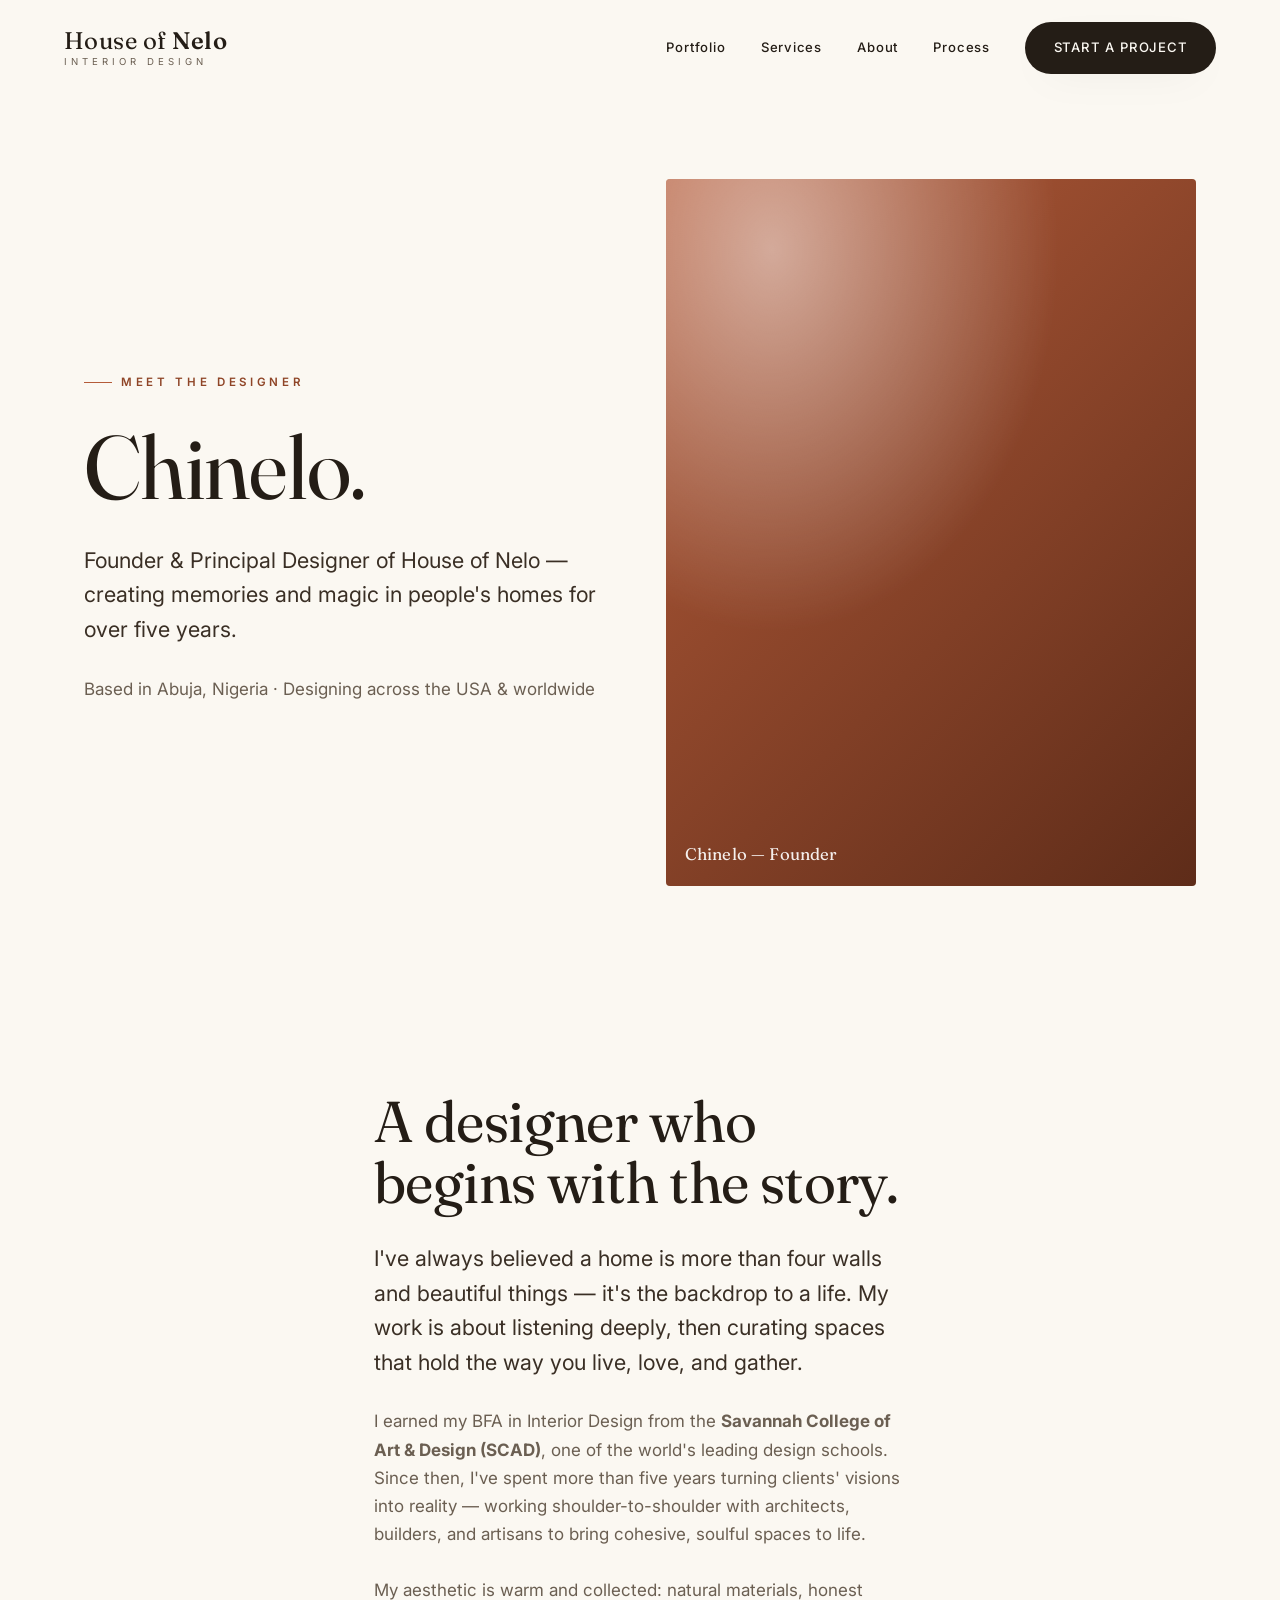
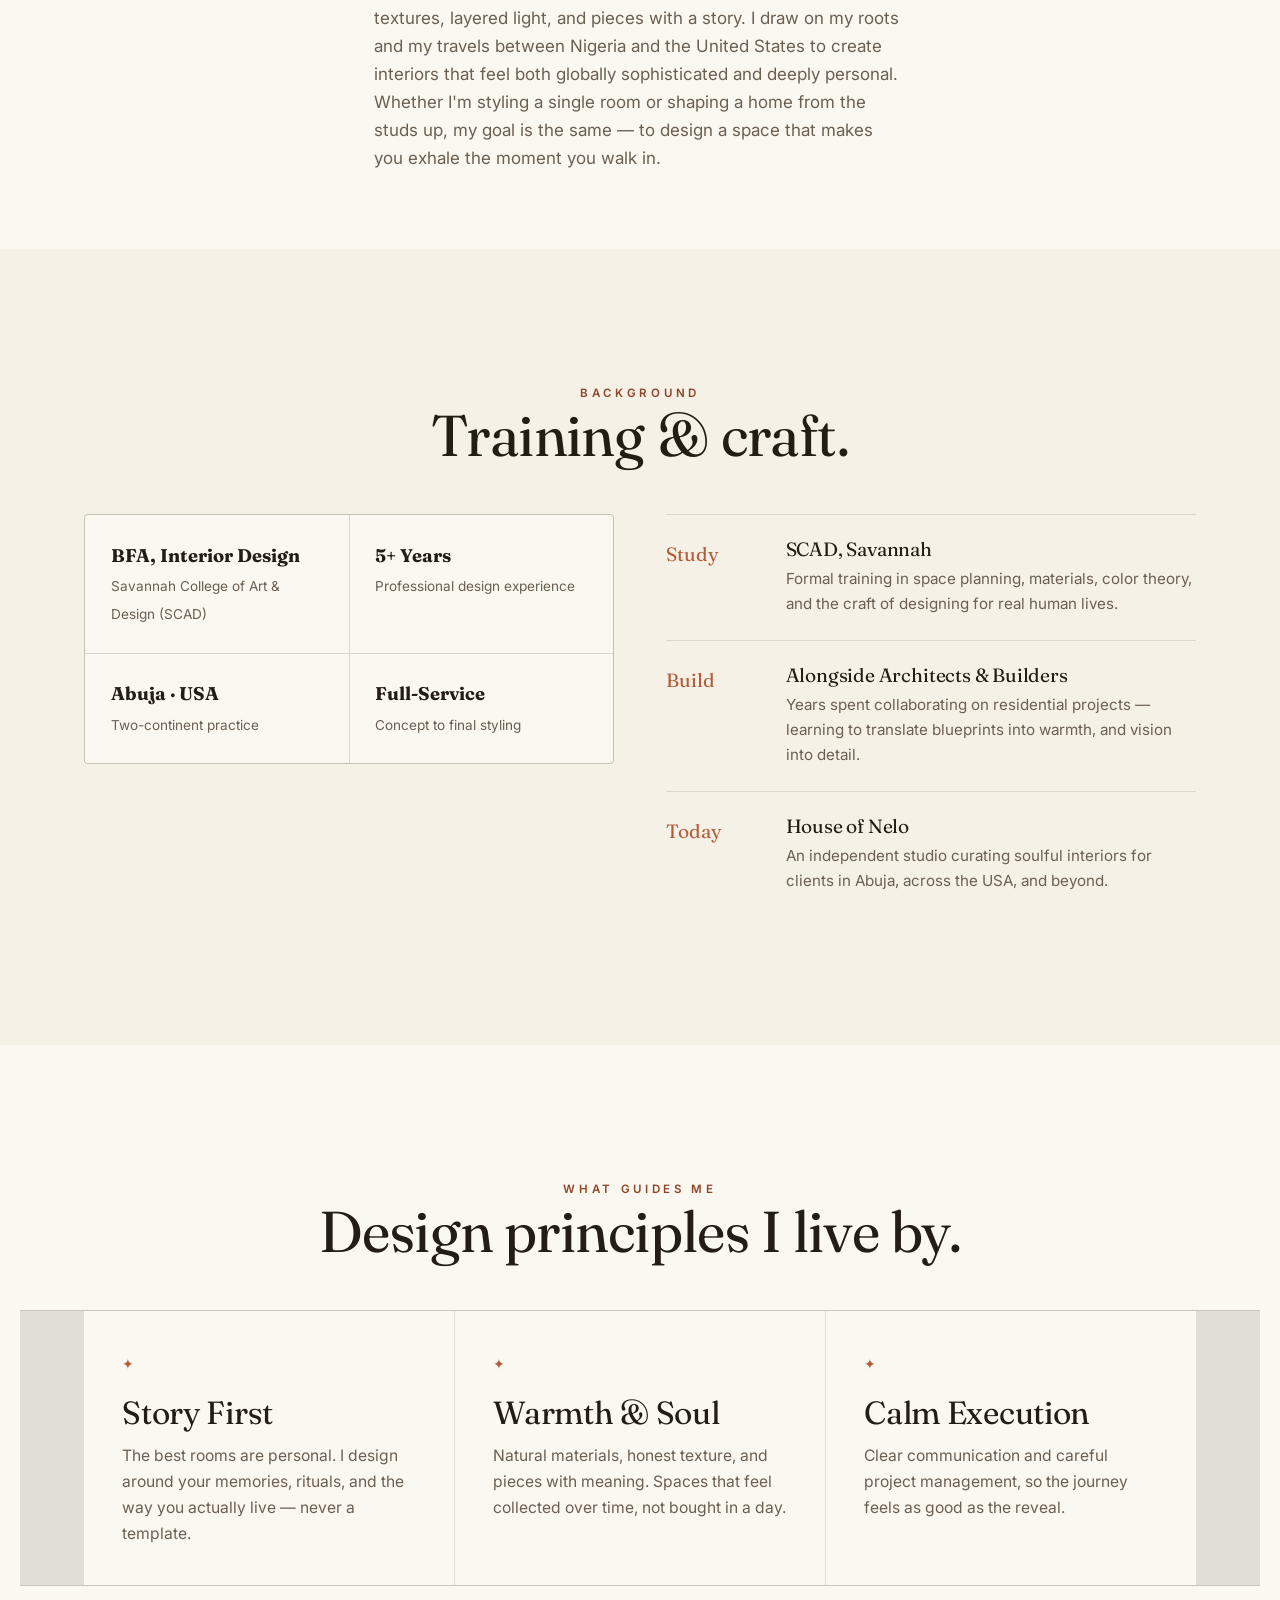
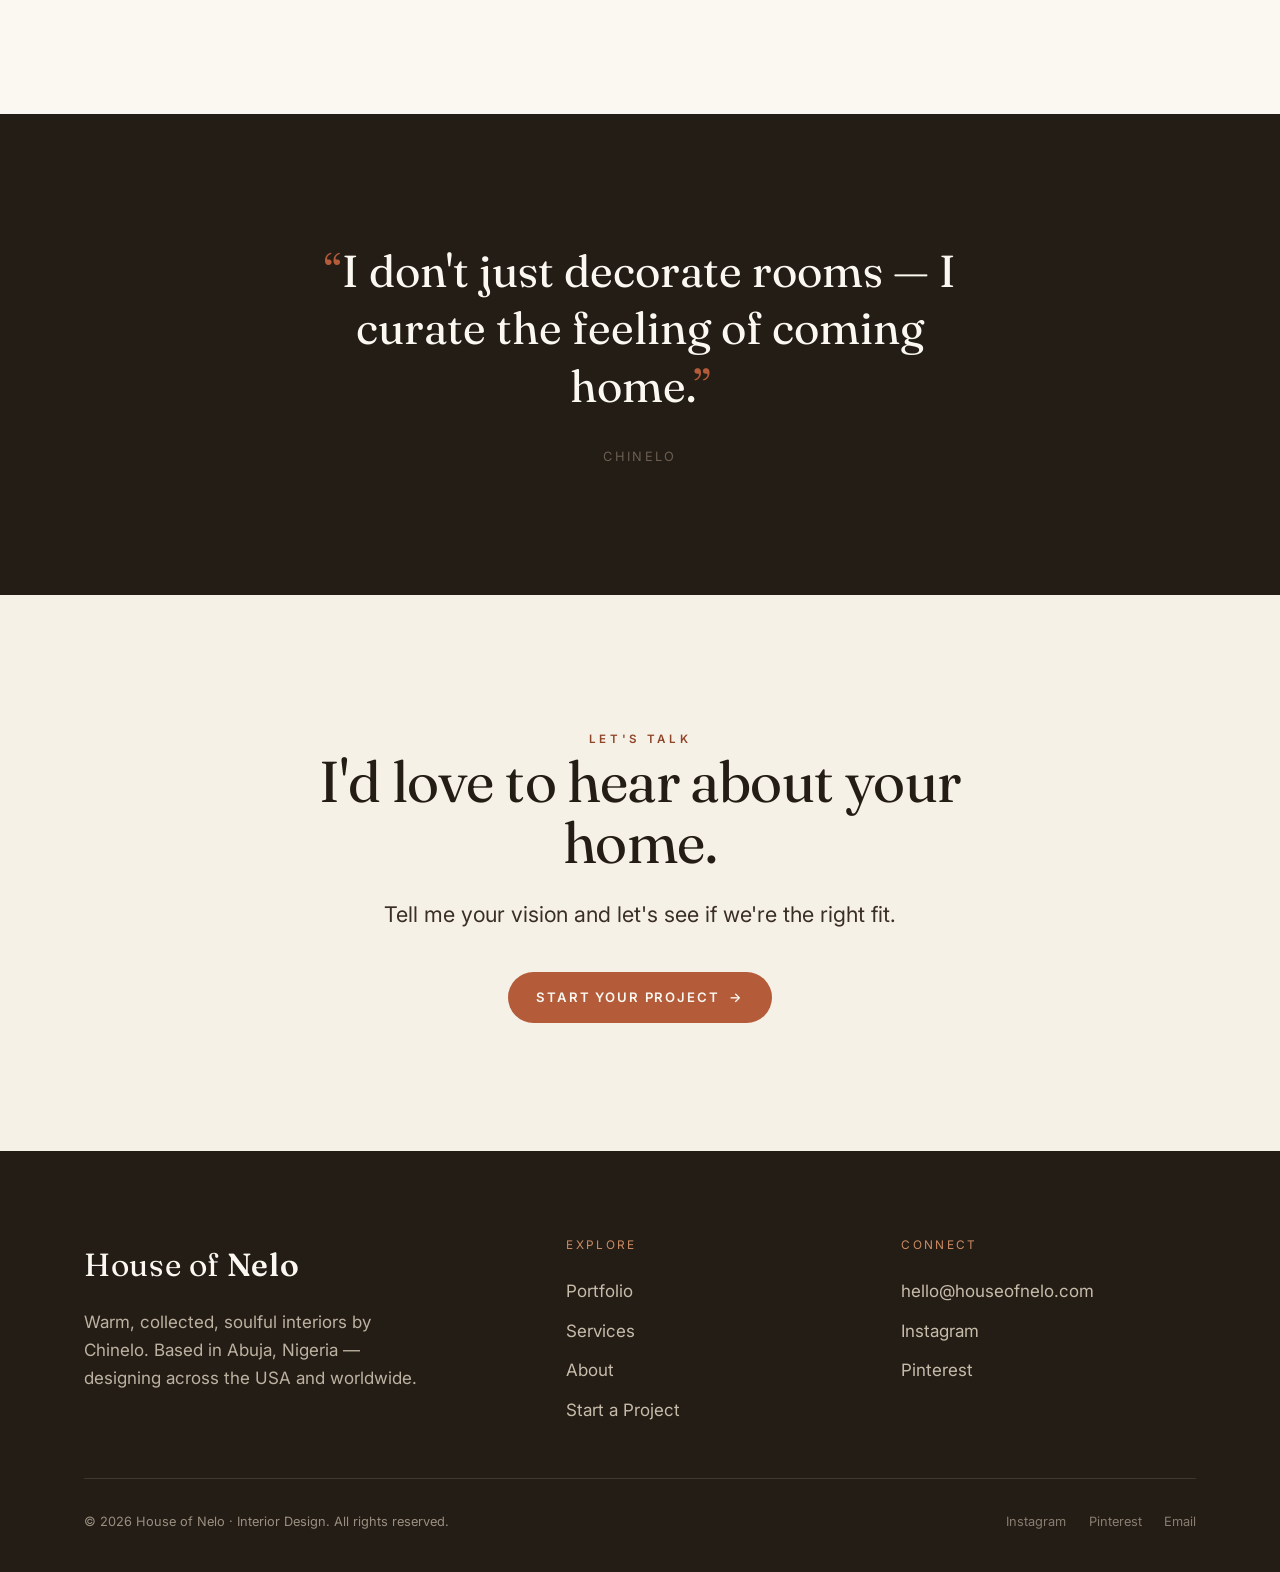
==== about.html @ 6fa81794 "Launch House of Nelo interior design site Warm Afro-minimalist static site for Chinelo's studio: hom" ====
<!DOCTYPE html>
<html lang="en">
<head>
  <meta charset="UTF-8" />
  <meta name="viewport" content="width=device-width, initial-scale=1.0" />
  <title>About Chinelo — House of Nelo | Interior Designer, Abuja</title>
  <meta name="description" content="Meet Chinelo — SCAD-trained interior designer and founder of House of Nelo, with 5+ years crafting soulful homes alongside architects and builders in Abuja and the USA." />
  <meta name="theme-color" content="#241d16" />
  <link rel="icon" href="assets/img/favicon.svg" type="image/svg+xml" />
  <link rel="preconnect" href="https://fonts.googleapis.com" />
  <link rel="preconnect" href="https://fonts.gstatic.com" crossorigin />
  <link href="https://fonts.googleapis.com/css2?family=Fraunces:ital,opsz,wght@0,9..144,400;0,9..144,500;1,9..144,400&family=Inter:wght@400;500;600&display=swap" rel="stylesheet" />
  <link rel="stylesheet" href="assets/css/styles.css" />
</head>
<body>

  <header class="nav" id="nav">
    <a class="brand" href="index.html" aria-label="House of Nelo home">
      <span class="brand__mark">House of <b>Nelo</b></span>
      <span class="brand__sub">Interior Design</span>
    </a>
    <button class="nav__toggle" aria-label="Toggle menu"><span></span><span></span><span></span></button>
    <nav class="nav__links">
      <a href="portfolio.html">Portfolio</a>
      <a href="services.html">Services</a>
      <a href="about.html">About</a>
      <a href="index.html#process">Process</a>
      <a class="btn btn--solid" href="inquire.html">Start a Project</a>
    </nav>
  </header>

  <section class="section about-hero">
    <div class="wrap grid split" style="align-items:center;">
      <div class="stack reveal in">
        <span class="eyebrow">Meet the Designer</span>
        <h1>Chinelo.</h1>
        <p class="lead">Founder &amp; Principal Designer of House of Nelo — creating memories and magic in people's homes for over five years.</p>
        <p class="muted">Based in Abuja, Nigeria · Designing across the USA &amp; worldwide</p>
      </div>
      <div class="frame frame--tall reveal in" data-delay="1"><div class="ph ph--d" data-label="Chinelo — Founder"></div></div>
    </div>
  </section>

  <section class="section section--tight">
    <div class="wrap max-60 mx-auto stack reveal">
      <h2>A designer who begins with the story.</h2>
      <p class="lead">I've always believed a home is more than four walls and beautiful things — it's the backdrop to a life. My work is about listening deeply, then curating spaces that hold the way you live, love, and gather.</p>
      <p class="muted">I earned my BFA in Interior Design from the <strong>Savannah College of Art &amp; Design (SCAD)</strong>, one of the world's leading design schools. Since then, I've spent more than five years turning clients' visions into reality — working shoulder-to-shoulder with architects, builders, and artisans to bring cohesive, soulful spaces to life.</p>
      <p class="muted">My aesthetic is warm and collected: natural materials, honest textures, layered light, and pieces with a story. I draw on my roots and my travels between Nigeria and the United States to create interiors that feel both globally sophisticated and deeply personal. Whether I'm styling a single room or shaping a home from the studs up, my goal is the same — to design a space that makes you exhale the moment you walk in.</p>
    </div>
  </section>

  <!-- CREDENTIALS -->
  <section class="section bg-bone">
    <div class="wrap">
      <div class="center" style="margin-bottom:3rem;">
        <span class="eyebrow center">Background</span>
        <h2 class="reveal">Training &amp; craft.</h2>
      </div>
      <div class="grid split" style="align-items:flex-start;">
        <div class="credentials reveal">
          <div><b>BFA, Interior Design</b><span>Savannah College of Art &amp; Design (SCAD)</span></div>
          <div><b>5+ Years</b><span>Professional design experience</span></div>
          <div><b>Abuja · USA</b><span>Two-continent practice</span></div>
          <div><b>Full-Service</b><span>Concept to final styling</span></div>
        </div>
        <div class="timeline reveal" data-delay="1">
          <div class="timeline__row"><span class="timeline__year">Study</span><div><h3>SCAD, Savannah</h3><p>Formal training in space planning, materials, color theory, and the craft of designing for real human lives.</p></div></div>
          <div class="timeline__row"><span class="timeline__year">Build</span><div><h3>Alongside Architects &amp; Builders</h3><p>Years spent collaborating on residential projects — learning to translate blueprints into warmth, and vision into detail.</p></div></div>
          <div class="timeline__row"><span class="timeline__year">Today</span><div><h3>House of Nelo</h3><p>An independent studio curating soulful interiors for clients in Abuja, across the USA, and beyond.</p></div></div>
        </div>
      </div>
    </div>
  </section>

  <!-- VALUES -->
  <section class="section">
    <div class="wrap center" style="margin-bottom:3rem;">
      <span class="eyebrow center">What Guides Me</span>
      <h2 class="reveal">Design principles I live by.</h2>
    </div>
    <div class="wrap svc reveal">
      <div class="svc__card"><span class="svc__num">✦</span><h3>Story First</h3><p>The best rooms are personal. I design around your memories, rituals, and the way you actually live — never a template.</p></div>
      <div class="svc__card"><span class="svc__num">✦</span><h3>Warmth &amp; Soul</h3><p>Natural materials, honest texture, and pieces with meaning. Spaces that feel collected over time, not bought in a day.</p></div>
      <div class="svc__card"><span class="svc__num">✦</span><h3>Calm Execution</h3><p>Clear communication and careful project management, so the journey feels as good as the reveal.</p></div>
    </div>
  </section>

  <section class="section bg-espresso quote">
    <div class="wrap reveal">
      <blockquote>I don't just decorate rooms — I curate the feeling of coming home.</blockquote>
      <cite>Chinelo</cite>
    </div>
  </section>

  <section class="section bg-bone cta">
    <div class="wrap reveal">
      <span class="eyebrow center">Let's Talk</span>
      <h2>I'd love to hear about your home.</h2>
      <p class="lead">Tell me your vision and let's see if we're the right fit.</p>
      <a class="btn btn--terra" href="inquire.html">Start Your Project <span class="arrow">→</span></a>
    </div>
  </section>

  <footer class="footer">
    <div class="wrap">
      <div class="footer__top">
        <div class="footer__brand">
          <span class="brand__mark">House of <b>Nelo</b></span>
          <p>Warm, collected, soulful interiors by Chinelo. Based in Abuja, Nigeria — designing across the USA and worldwide.</p>
        </div>
        <div><h4>Explore</h4><ul>
          <li><a href="portfolio.html">Portfolio</a></li>
          <li><a href="services.html">Services</a></li>
          <li><a href="about.html">About</a></li>
          <li><a href="inquire.html">Start a Project</a></li>
        </ul></div>
        <div><h4>Connect</h4><ul>
          <li><a href="mailto:hello@houseofnelo.com">hello@houseofnelo.com</a></li>
          <li><a href="https://instagram.com/houseofnelo" target="_blank" rel="noopener">Instagram</a></li>
          <li><a href="https://pinterest.com/houseofnelo" target="_blank" rel="noopener">Pinterest</a></li>
        </ul></div>
      </div>
      <div class="footer__bottom">
        <span>© <span data-year>2026</span> House of Nelo · Interior Design. All rights reserved.</span>
        <div class="footer__social">
          <a href="https://instagram.com/houseofnelo" target="_blank" rel="noopener">Instagram</a>
          <a href="https://pinterest.com/houseofnelo" target="_blank" rel="noopener">Pinterest</a>
          <a href="mailto:hello@houseofnelo.com">Email</a>
        </div>
      </div>
    </div>
  </footer>

  <script src="assets/js/main.js"></script>
</body>
</html>
---- assets/css/styles.css ----
/* =========================================================
   HOUSE OF NELO — Interior Design
   Aesthetic: Warm Afro-minimalism
   Palette: bone / cream · espresso ink · terracotta + ochre
   Type: Fraunces (display serif) + Inter (sans)
   ========================================================= */

:root {
  /* Warm neutrals */
  --bone: #f6f1e7;
  --cream: #fbf8f2;
  --sand: #ece3d3;
  --linen: #e4d8c4;

  /* Ink */
  --espresso: #241d16;
  --coffee: #3a2f25;
  --stone: #6b5f52;
  --mist: #9a8f80;

  /* Accents */
  --terracotta: #b45b39;
  --terracotta-deep: #8f4527;
  --ochre: #c79433;
  --clay: #cc8a62;
  --olive: #7c7a52;

  /* Utility */
  --line: rgba(36, 29, 22, 0.12);
  --line-soft: rgba(36, 29, 22, 0.07);
  --shadow: 0 24px 60px -30px rgba(36, 29, 22, 0.45);
  --shadow-soft: 0 12px 40px -24px rgba(36, 29, 22, 0.35);

  --serif: "Fraunces", "Cormorant Garamond", Georgia, serif;
  --sans: "Inter", "Helvetica Neue", Arial, sans-serif;

  --wrap: 1240px;
  --gutter: clamp(1.25rem, 5vw, 5rem);
  --radius: 4px;
  --ease: cubic-bezier(0.22, 1, 0.36, 1);
}

/* ---------- Reset ---------- */
*, *::before, *::after { box-sizing: border-box; }
* { margin: 0; }
html { scroll-behavior: smooth; -webkit-font-smoothing: antialiased; }
body {
  font-family: var(--sans);
  background: var(--cream);
  color: var(--espresso);
  line-height: 1.65;
  font-size: 17px;
  overflow-x: hidden;
}
img { max-width: 100%; display: block; }
a { color: inherit; text-decoration: none; }
button { font-family: inherit; cursor: pointer; }
ul { list-style: none; padding: 0; }

/* ---------- Type ---------- */
h1, h2, h3, h4 { font-family: var(--serif); font-weight: 400; line-height: 1.06; letter-spacing: -0.01em; }
h1 { font-size: clamp(2.8rem, 7vw, 6rem); }
h2 { font-size: clamp(2rem, 4.5vw, 3.6rem); }
h3 { font-size: clamp(1.4rem, 2.5vw, 2rem); }
.serif-italic { font-style: italic; }

.eyebrow {
  font-family: var(--sans);
  font-size: 0.72rem;
  letter-spacing: 0.32em;
  text-transform: uppercase;
  font-weight: 600;
  color: var(--terracotta-deep);
  display: inline-flex;
  align-items: center;
  gap: 0.8em;
}
.eyebrow::before {
  content: "";
  width: 2.4em; height: 1px;
  background: var(--terracotta);
  display: inline-block;
}
.eyebrow.center::before { display: none; }

.lead { font-size: clamp(1.1rem, 2vw, 1.35rem); color: var(--coffee); line-height: 1.6; }
.muted { color: var(--stone); }

/* ---------- Layout ---------- */
.wrap { width: 100%; max-width: var(--wrap); margin-inline: auto; padding-inline: var(--gutter); }
.section { padding-block: clamp(4.5rem, 10vw, 9rem); }
.section--tight { padding-block: clamp(3rem, 6vw, 5rem); }
.bg-bone { background: var(--bone); }
.bg-sand { background: var(--sand); }
.bg-espresso { background: var(--espresso); color: var(--cream); }
.bg-espresso .muted { color: var(--linen); }
.bg-espresso h2, .bg-espresso h3 { color: var(--cream); }

.grid { display: grid; gap: clamp(1.5rem, 4vw, 3.5rem); }
.split { grid-template-columns: 1fr 1fr; align-items: center; }
.center { text-align: center; }
.center .eyebrow { justify-content: center; }
.stack-sm > * + * { margin-top: 1rem; }
.stack > * + * { margin-top: 1.75rem; }
.max-60 { max-width: 60ch; }
.mx-auto { margin-inline: auto; }

/* ---------- Buttons ---------- */
.btn {
  display: inline-flex;
  align-items: center;
  gap: 0.7em;
  padding: 1.05em 2.1em;
  font-size: 0.82rem;
  font-weight: 600;
  letter-spacing: 0.14em;
  text-transform: uppercase;
  border-radius: 100px;
  border: 1px solid transparent;
  transition: transform 0.4s var(--ease), background 0.4s var(--ease), color 0.4s var(--ease), box-shadow 0.4s var(--ease);
}
.btn:hover { transform: translateY(-2px); }
.btn--solid { background: var(--espresso); color: var(--cream); box-shadow: var(--shadow-soft); }
.btn--solid:hover { background: var(--terracotta-deep); }
.btn--terra { background: var(--terracotta); color: var(--cream); }
.btn--terra:hover { background: var(--terracotta-deep); }
.btn--ghost { border-color: var(--line); color: var(--espresso); }
.btn--ghost:hover { border-color: var(--espresso); background: var(--espresso); color: var(--cream); }
.btn--light { background: var(--cream); color: var(--espresso); }
.btn--light:hover { background: var(--terracotta); color: var(--cream); }
.btn .arrow { transition: transform 0.4s var(--ease); }
.btn:hover .arrow { transform: translateX(4px); }

.textlink {
  font-weight: 600; letter-spacing: 0.02em;
  border-bottom: 1px solid var(--terracotta);
  padding-bottom: 2px;
  transition: color 0.3s var(--ease), border-color 0.3s var(--ease);
}
.textlink:hover { color: var(--terracotta-deep); }

/* =========================================================
   NAV
   ========================================================= */
.nav {
  position: fixed; inset: 0 0 auto 0; z-index: 100;
  display: flex; align-items: center; justify-content: space-between;
  padding: 1.4rem var(--gutter);
  transition: background 0.5s var(--ease), padding 0.5s var(--ease), box-shadow 0.5s var(--ease);
}
.nav.scrolled {
  background: rgba(251, 248, 242, 0.88);
  backdrop-filter: blur(14px);
  padding-block: 1rem;
  box-shadow: 0 1px 0 var(--line-soft);
}
.brand { display: flex; flex-direction: column; line-height: 1; }
.brand__mark { font-family: var(--serif); font-size: 1.5rem; letter-spacing: 0.02em; }
.brand__mark b { font-weight: 600; }
.brand__sub { font-size: 0.6rem; letter-spacing: 0.42em; text-transform: uppercase; color: var(--stone); margin-top: 4px; }

.nav__links { display: flex; align-items: center; gap: 2.2rem; }
.nav__links a { font-size: 0.82rem; letter-spacing: 0.06em; font-weight: 500; position: relative; }
.nav__links a:not(.btn)::after {
  content: ""; position: absolute; left: 0; bottom: -6px;
  width: 0; height: 1px; background: var(--terracotta);
  transition: width 0.4s var(--ease);
}
.nav__links a:not(.btn):hover::after { width: 100%; }

.nav__toggle { display: none; background: none; border: 0; width: 30px; height: 22px; position: relative; }
.nav__toggle span { position: absolute; left: 0; width: 100%; height: 2px; background: var(--espresso); transition: 0.35s var(--ease); }
.nav__toggle span:nth-child(1) { top: 0; }
.nav__toggle span:nth-child(2) { top: 10px; }
.nav__toggle span:nth-child(3) { top: 20px; }
.nav.open .nav__toggle span:nth-child(1) { top: 10px; transform: rotate(45deg); }
.nav.open .nav__toggle span:nth-child(2) { opacity: 0; }
.nav.open .nav__toggle span:nth-child(3) { top: 10px; transform: rotate(-45deg); }

/* =========================================================
   HERO
   ========================================================= */
.hero {
  min-height: 100svh;
  display: flex; align-items: flex-end;
  position: relative; overflow: hidden;
  padding-bottom: clamp(3rem, 7vw, 6rem);
  background: linear-gradient(180deg, var(--bone) 0%, var(--cream) 100%);
}
.hero__art {
  position: absolute; inset: 0; z-index: 0;
  opacity: 0.9;
}
.hero__art::before {
  content: ""; position: absolute;
  top: -12%; right: -6%; width: 46vw; height: 46vw; max-width: 620px; max-height: 620px;
  border-radius: 50%;
  background: radial-gradient(circle at 30% 30%, rgba(199, 148, 51, 0.28), rgba(180, 91, 57, 0.16) 55%, transparent 72%);
  filter: blur(4px);
}
.hero__art::after {
  content: ""; position: absolute;
  bottom: -20%; left: -10%; width: 40vw; height: 40vw; max-width: 520px; max-height: 520px;
  border: 1px solid var(--line); border-radius: 50%;
  background: radial-gradient(circle at 70% 70%, rgba(204, 138, 98, 0.14), transparent 60%);
}
.hero__grid {
  position: relative; z-index: 2;
  width: 100%; display: grid; grid-template-columns: 1.4fr 1fr;
  gap: clamp(2rem, 5vw, 4rem); align-items: end;
}
.hero h1 { margin-top: 1.5rem; }
.hero h1 .accent { color: var(--terracotta); font-style: italic; }
.hero__meta { display: flex; flex-direction: column; gap: 1.5rem; align-items: flex-start; }
.hero__meta p { max-width: 34ch; }
.hero__scroll { position: absolute; bottom: 2rem; right: var(--gutter); z-index: 3;
  font-size: 0.68rem; letter-spacing: 0.28em; text-transform: uppercase; color: var(--stone);
  display: flex; align-items: center; gap: 0.7em; }
.hero__scroll::after { content: ""; width: 40px; height: 1px; background: var(--stone); animation: scrollpulse 2.4s var(--ease) infinite; }
@keyframes scrollpulse { 0%,100% { opacity: 0.3; transform: scaleX(0.6); } 50% { opacity: 1; transform: scaleX(1); } }

.hero__stats { display: flex; gap: clamp(1.5rem, 4vw, 3rem); flex-wrap: wrap; margin-top: 1rem; }
.stat { }
.stat b { font-family: var(--serif); font-size: 2.4rem; display: block; line-height: 1; }
.stat span { font-size: 0.72rem; letter-spacing: 0.14em; text-transform: uppercase; color: var(--stone); }

/* =========================================================
   IMAGE FRAMES / PLACEHOLDER ART
   ========================================================= */
.frame {
  position: relative; overflow: hidden; border-radius: var(--radius);
  background: var(--linen);
}
.frame img { width: 100%; height: 100%; object-fit: cover; transition: transform 1.1s var(--ease); }
.frame:hover img { transform: scale(1.05); }
.frame--tall { aspect-ratio: 3 / 4; }
.frame--wide { aspect-ratio: 4 / 3; }
.frame--sq { aspect-ratio: 1; }

/* SVG-art placeholder styling (used until real photos are dropped in) */
.ph {
  width: 100%; height: 100%;
  display: grid; place-items: center;
  background:
    radial-gradient(120% 120% at 20% 10%, rgba(255,255,255,0.5), transparent 45%),
    linear-gradient(135deg, var(--tint-a, var(--clay)) 0%, var(--tint-b, var(--terracotta)) 100%);
  position: relative;
}
.ph::after {
  content: attr(data-label);
  position: absolute; left: 1.2rem; bottom: 1.1rem;
  font-family: var(--serif); font-size: 1.05rem; color: rgba(255,255,255,0.92);
  letter-spacing: 0.01em;
}
.ph svg { width: 46%; opacity: 0.7; }
.ph--a { --tint-a: #cc8a62; --tint-b: #8f4527; }
.ph--b { --tint-a: #c79433; --tint-b: #9a6a1f; }
.ph--c { --tint-a: #7c7a52; --tint-b: #4a4a30; }
.ph--d { --tint-a: #b45b39; --tint-b: #5e2c19; }
.ph--e { --tint-a: #d8c4a0; --tint-b: #b08d5a; }
.ph--f { --tint-a: #9a8f80; --tint-b: #4a4038; }

/* =========================================================
   FEATURED / PORTFOLIO
   ========================================================= */
.projects { display: grid; gap: clamp(1.5rem, 3vw, 2.5rem); grid-template-columns: repeat(12, 1fr); }
.project { position: relative; }
.project a { display: block; }
.project__meta { display: flex; justify-content: space-between; align-items: baseline; margin-top: 1rem; gap: 1rem; }
.project__title { font-family: var(--serif); font-size: 1.4rem; }
.project__cat { font-size: 0.72rem; letter-spacing: 0.16em; text-transform: uppercase; color: var(--stone); white-space: nowrap; }
.project__place { font-size: 0.85rem; color: var(--stone); }
.col-6 { grid-column: span 6; }
.col-7 { grid-column: span 7; }
.col-5 { grid-column: span 5; }
.col-4 { grid-column: span 4; }
.col-8 { grid-column: span 8; }
.col-12 { grid-column: span 12; }
.mt-lg { margin-top: 3rem; }

/* Filter bar */
.filters { display: flex; flex-wrap: wrap; gap: 0.6rem; justify-content: center; margin-bottom: 3rem; }
.filter {
  background: none; border: 1px solid var(--line); color: var(--stone);
  padding: 0.6em 1.3em; border-radius: 100px; font-size: 0.78rem;
  letter-spacing: 0.08em; text-transform: uppercase; font-weight: 500;
  transition: 0.35s var(--ease);
}
.filter:hover { color: var(--espresso); border-color: var(--espresso); }
.filter.active { background: var(--espresso); color: var(--cream); border-color: var(--espresso); }
.gallery { display: grid; grid-template-columns: repeat(auto-fill, minmax(300px, 1fr)); gap: 1.5rem; }
.gallery .project { transition: opacity 0.5s var(--ease), transform 0.5s var(--ease); }
.gallery .project.hide { display: none; }

/* =========================================================
   SERVICES / PROCESS
   ========================================================= */
.svc { display: grid; grid-template-columns: repeat(3, 1fr); gap: 1px; background: var(--line); border-block: 1px solid var(--line); }
.svc__card { background: var(--cream); padding: clamp(1.8rem, 3vw, 2.8rem); transition: background 0.5s var(--ease); }
.svc__card:hover { background: var(--bone); }
.svc__num { font-family: var(--serif); font-size: 0.9rem; color: var(--terracotta); letter-spacing: 0.1em; }
.svc__card h3 { margin: 1.2rem 0 0.8rem; }
.svc__card p { color: var(--stone); font-size: 0.98rem; }
.svc__card ul { margin-top: 1.2rem; }
.svc__card li { font-size: 0.9rem; color: var(--coffee); padding: 0.4em 0; border-top: 1px solid var(--line-soft); }
.svc__card li::before { content: "—"; color: var(--terracotta); margin-right: 0.6em; }

.process { counter-reset: step; }
.process__row {
  display: grid; grid-template-columns: auto 1fr; gap: clamp(1.5rem, 4vw, 3rem);
  padding-block: clamp(1.8rem, 3vw, 2.6rem); border-top: 1px solid var(--line);
  align-items: start;
}
.process__row:last-child { border-bottom: 1px solid var(--line); }
.process__num { font-family: var(--serif); font-size: clamp(2rem, 5vw, 3.4rem); color: var(--terracotta); line-height: 1; }
.process__row h3 { margin-bottom: 0.6rem; }
.process__row p { color: var(--stone); max-width: 60ch; }

/* =========================================================
   QUOTE / TESTIMONIALS
   ========================================================= */
.quote { text-align: center; }
.quote blockquote { font-family: var(--serif); font-size: clamp(1.6rem, 3.5vw, 2.8rem); line-height: 1.28; max-width: 22ch; margin-inline: auto; }
.quote blockquote::before { content: "\201C"; color: var(--terracotta); }
.quote blockquote::after { content: "\201D"; color: var(--terracotta); }
.quote cite { display: block; margin-top: 2rem; font-family: var(--sans); font-style: normal; font-size: 0.8rem; letter-spacing: 0.18em; text-transform: uppercase; color: var(--stone); }

.testi { display: grid; grid-template-columns: repeat(3, 1fr); gap: 1.5rem; }
.testi__card { background: var(--cream); border: 1px solid var(--line); border-radius: var(--radius); padding: 2rem; }
.testi__card p { font-size: 1rem; color: var(--coffee); }
.testi__stars { color: var(--ochre); letter-spacing: 0.2em; margin-bottom: 1rem; font-size: 0.9rem; }
.testi__who { margin-top: 1.5rem; font-size: 0.82rem; letter-spacing: 0.06em; }
.testi__who b { display: block; font-weight: 600; }
.testi__who span { color: var(--stone); }

/* Marquee logos */
.marquee { overflow: hidden; border-block: 1px solid var(--line); padding-block: 1.4rem; }
.marquee__track { display: flex; gap: 4rem; white-space: nowrap; animation: slide 32s linear infinite; }
.marquee__track span { font-family: var(--serif); font-size: 1.3rem; color: var(--mist); letter-spacing: 0.02em; }
@keyframes slide { to { transform: translateX(-50%); } }

/* =========================================================
   CTA BAND
   ========================================================= */
.cta { text-align: center; }
.cta h2 { max-width: 18ch; margin-inline: auto; }
.cta .lead { max-width: 46ch; margin: 1.5rem auto 2.5rem; }

/* =========================================================
   FORM / INQUIRE
   ========================================================= */
.form-shell { display: grid; grid-template-columns: 0.85fr 1.15fr; gap: clamp(2rem, 5vw, 5rem); align-items: start; }
.form-aside { position: sticky; top: 7rem; }
.form-aside .list-check li { padding: 0.7em 0; border-top: 1px solid var(--line); color: var(--coffee); font-size: 0.95rem; }
.form-aside .list-check li::before { content: "✦"; color: var(--terracotta); margin-right: 0.7em; }

form { display: grid; gap: 1.6rem; }
.field { display: grid; gap: 0.5rem; }
.field label { font-size: 0.78rem; letter-spacing: 0.1em; text-transform: uppercase; font-weight: 600; color: var(--coffee); }
.field label .req { color: var(--terracotta); }
.field input, .field select, .field textarea {
  font-family: var(--sans); font-size: 1rem; color: var(--espresso);
  background: var(--cream); border: 1px solid var(--line); border-radius: var(--radius);
  padding: 0.9em 1em; transition: border-color 0.3s var(--ease), box-shadow 0.3s var(--ease);
  width: 100%;
}
.field textarea { resize: vertical; min-height: 130px; }
.field input:focus, .field select:focus, .field textarea:focus {
  outline: none; border-color: var(--terracotta);
  box-shadow: 0 0 0 3px rgba(180, 91, 57, 0.12);
}
.field-row { display: grid; grid-template-columns: 1fr 1fr; gap: 1.6rem; }
.chips { display: flex; flex-wrap: wrap; gap: 0.6rem; }
.chip { position: relative; }
.chip input { position: absolute; opacity: 0; inset: 0; cursor: pointer; }
.chip span {
  display: inline-block; padding: 0.55em 1.1em; border: 1px solid var(--line);
  border-radius: 100px; font-size: 0.85rem; color: var(--stone); transition: 0.3s var(--ease);
}
.chip input:checked + span { background: var(--espresso); color: var(--cream); border-color: var(--espresso); }
.chip input:focus-visible + span { box-shadow: 0 0 0 3px rgba(180, 91, 57, 0.2); }
.form-note { font-size: 0.82rem; color: var(--stone); }
.form-success {
  display: none; padding: 2rem; border: 1px solid var(--terracotta);
  border-radius: var(--radius); background: var(--bone); text-align: center;
}
.form-success.show { display: block; }

/* =========================================================
   ABOUT
   ========================================================= */
.about-hero { padding-top: clamp(8rem, 14vw, 12rem); }
.credentials { display: grid; grid-template-columns: repeat(2, 1fr); gap: 1px; background: var(--line); border: 1px solid var(--line); border-radius: var(--radius); overflow: hidden; }
.credentials div { background: var(--cream); padding: 1.6rem; }
.credentials b { font-family: var(--serif); font-size: 1.15rem; display: block; }
.credentials span { font-size: 0.85rem; color: var(--stone); }
.timeline { }
.timeline__row { display: grid; grid-template-columns: 6rem 1fr; gap: 1.5rem; padding-block: 1.5rem; border-top: 1px solid var(--line); }
.timeline__year { font-family: var(--serif); font-size: 1.2rem; color: var(--terracotta); }
.timeline__row h3 { font-size: 1.2rem; margin-bottom: 0.4rem; }
.timeline__row p { color: var(--stone); font-size: 0.95rem; }

/* =========================================================
   FOOTER
   ========================================================= */
.footer { background: var(--espresso); color: var(--linen); padding-block: clamp(3.5rem, 7vw, 5.5rem) 2.5rem; }
.footer a:hover { color: var(--clay); }
.footer__top { display: grid; grid-template-columns: 1.5fr 1fr 1fr; gap: 2.5rem; padding-bottom: 3rem; border-bottom: 1px solid rgba(255,255,255,0.12); }
.footer__brand .brand__mark { color: var(--cream); font-size: 2rem; }
.footer__brand p { color: var(--linen); max-width: 32ch; margin-top: 1rem; opacity: 0.8; }
.footer h4 { font-family: var(--sans); font-size: 0.74rem; letter-spacing: 0.2em; text-transform: uppercase; color: var(--clay); margin-bottom: 1.2rem; }
.footer li { padding: 0.35em 0; }
.footer li a { opacity: 0.85; transition: 0.3s var(--ease); }
.footer__bottom { display: flex; justify-content: space-between; align-items: center; gap: 1rem; padding-top: 2rem; font-size: 0.8rem; color: var(--mist); flex-wrap: wrap; }
.footer__social { display: flex; gap: 1.4rem; }
.footer__social a { opacity: 0.85; }

/* =========================================================
   REVEAL ANIMATIONS
   ========================================================= */
.reveal { opacity: 0; transform: translateY(28px); transition: opacity 0.9s var(--ease), transform 0.9s var(--ease); }
.reveal.in { opacity: 1; transform: none; }
.reveal[data-delay="1"] { transition-delay: 0.08s; }
.reveal[data-delay="2"] { transition-delay: 0.16s; }
.reveal[data-delay="3"] { transition-delay: 0.24s; }
@media (prefers-reduced-motion: reduce) {
  .reveal { opacity: 1; transform: none; transition: none; }
  * { animation: none !important; scroll-behavior: auto; }
}

/* =========================================================
   LIGHTBOX
   ========================================================= */
.lightbox { position: fixed; inset: 0; z-index: 200; background: rgba(20, 16, 12, 0.94); display: none; place-items: center; padding: 2rem; }
.lightbox.open { display: grid; }
.lightbox__inner { max-width: 900px; width: 100%; }
.lightbox .frame { box-shadow: var(--shadow); }
.lightbox__cap { color: var(--linen); text-align: center; margin-top: 1.2rem; font-family: var(--serif); font-size: 1.2rem; }
.lightbox__close { position: absolute; top: 1.5rem; right: 2rem; background: none; border: 0; color: var(--cream); font-size: 2rem; line-height: 1; }

/* =========================================================
   RESPONSIVE
   ========================================================= */
@media (max-width: 900px) {
  .nav__links { position: fixed; inset: 0 0 0 auto; width: min(80vw, 340px);
    background: var(--bone); flex-direction: column; align-items: flex-start; justify-content: center;
    padding: 3rem var(--gutter); gap: 1.6rem; transform: translateX(100%);
    transition: transform 0.5s var(--ease); box-shadow: var(--shadow); }
  .nav.open .nav__links { transform: none; }
  .nav__links a { font-size: 1.1rem; }
  .nav__toggle { display: block; z-index: 101; }
  .split, .hero__grid { grid-template-columns: 1fr; }
  .svc, .testi, .footer__top { grid-template-columns: 1fr; }
  .form-shell { grid-template-columns: 1fr; }
  .form-aside { position: static; }
  .col-6, .col-7, .col-5, .col-4, .col-8 { grid-column: span 12; }
  .field-row { grid-template-columns: 1fr; }
  .footer__bottom { flex-direction: column; align-items: flex-start; }
}
@media (min-width: 601px) and (max-width: 900px) {
  .testi { grid-template-columns: 1fr 1fr; }
}
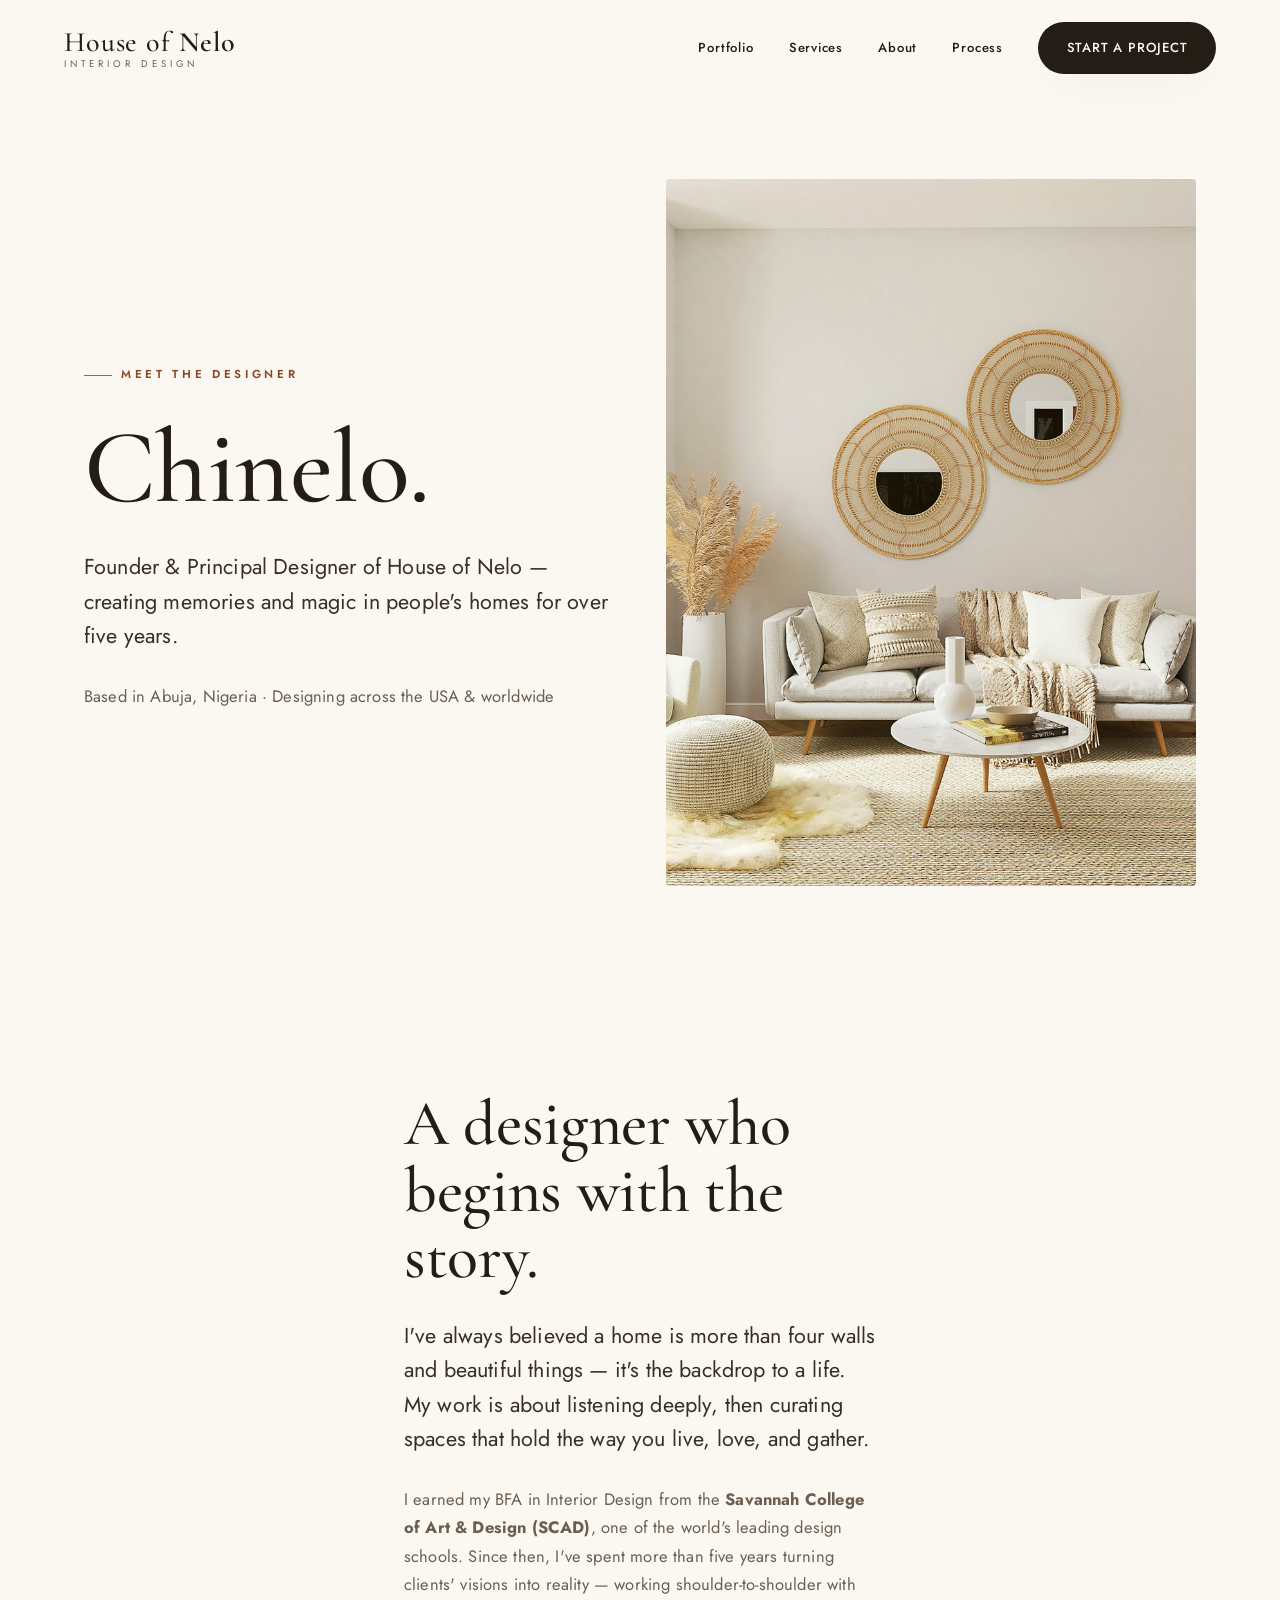
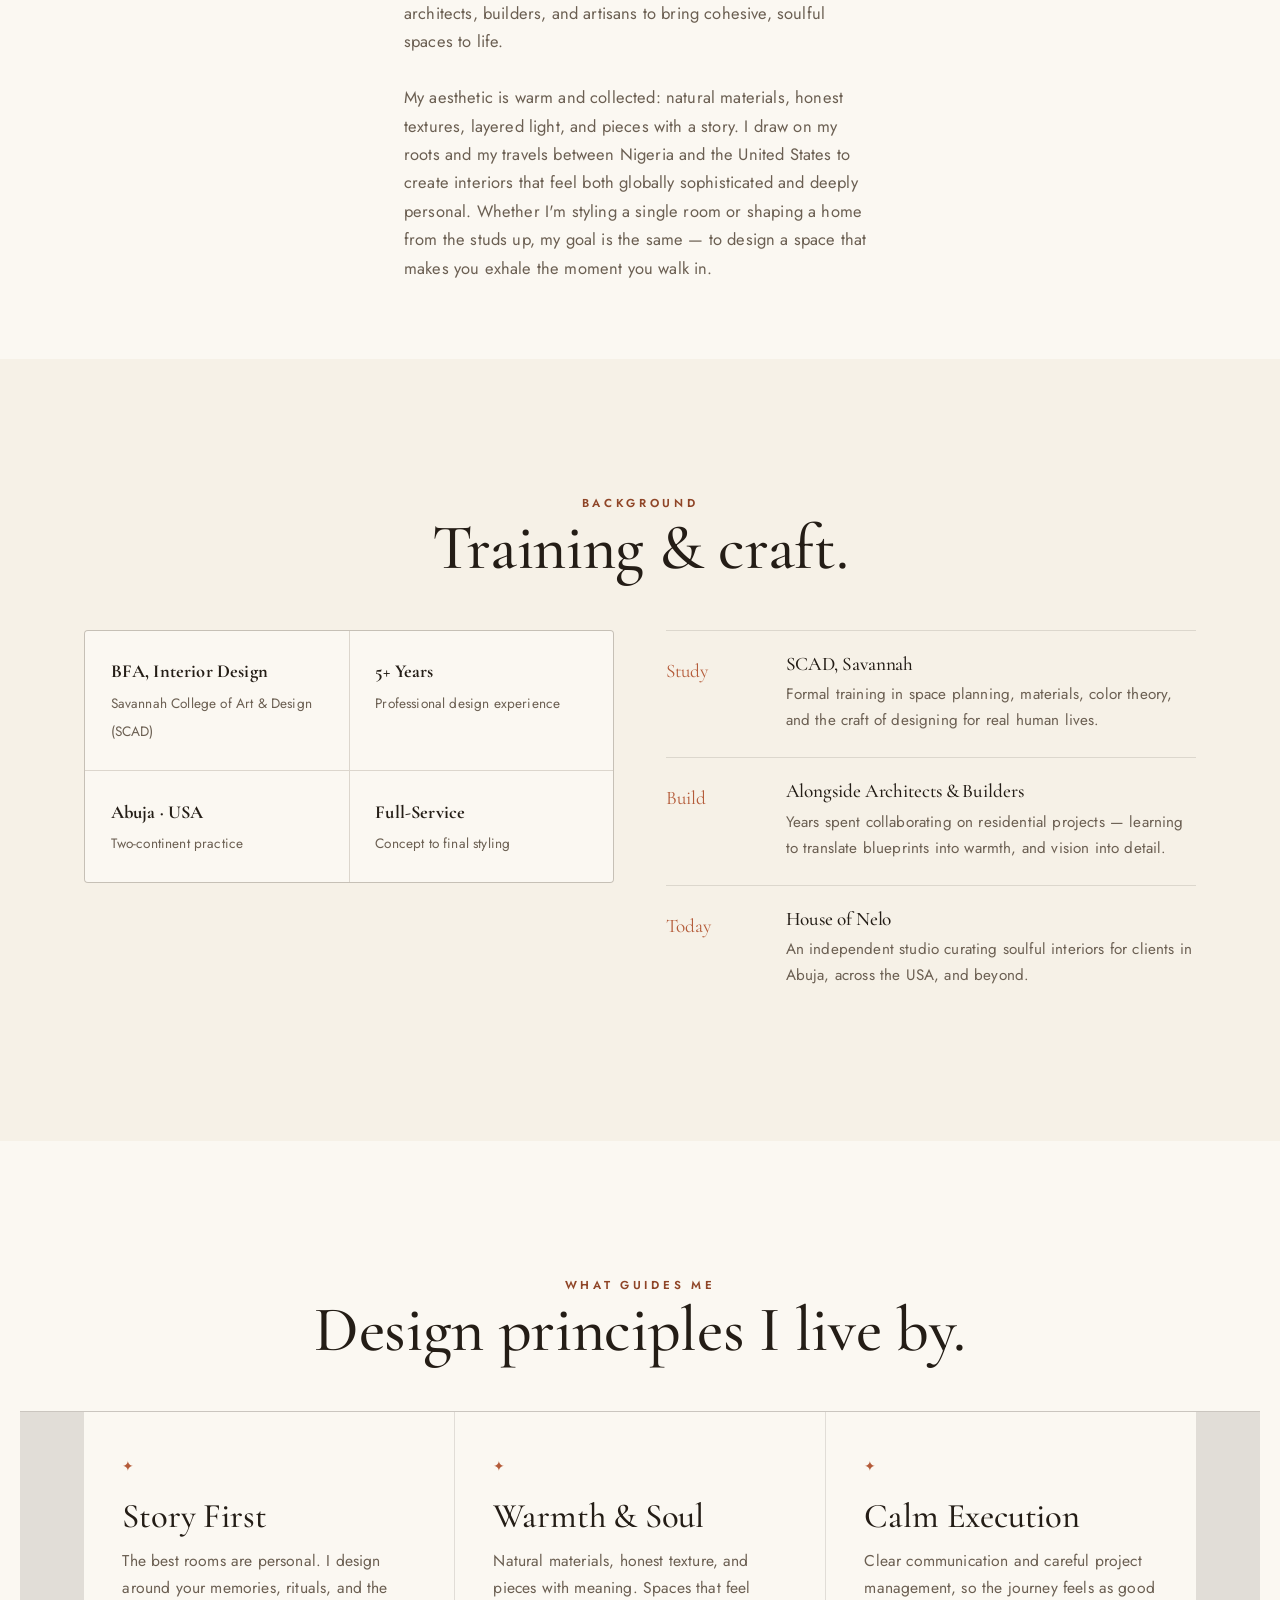
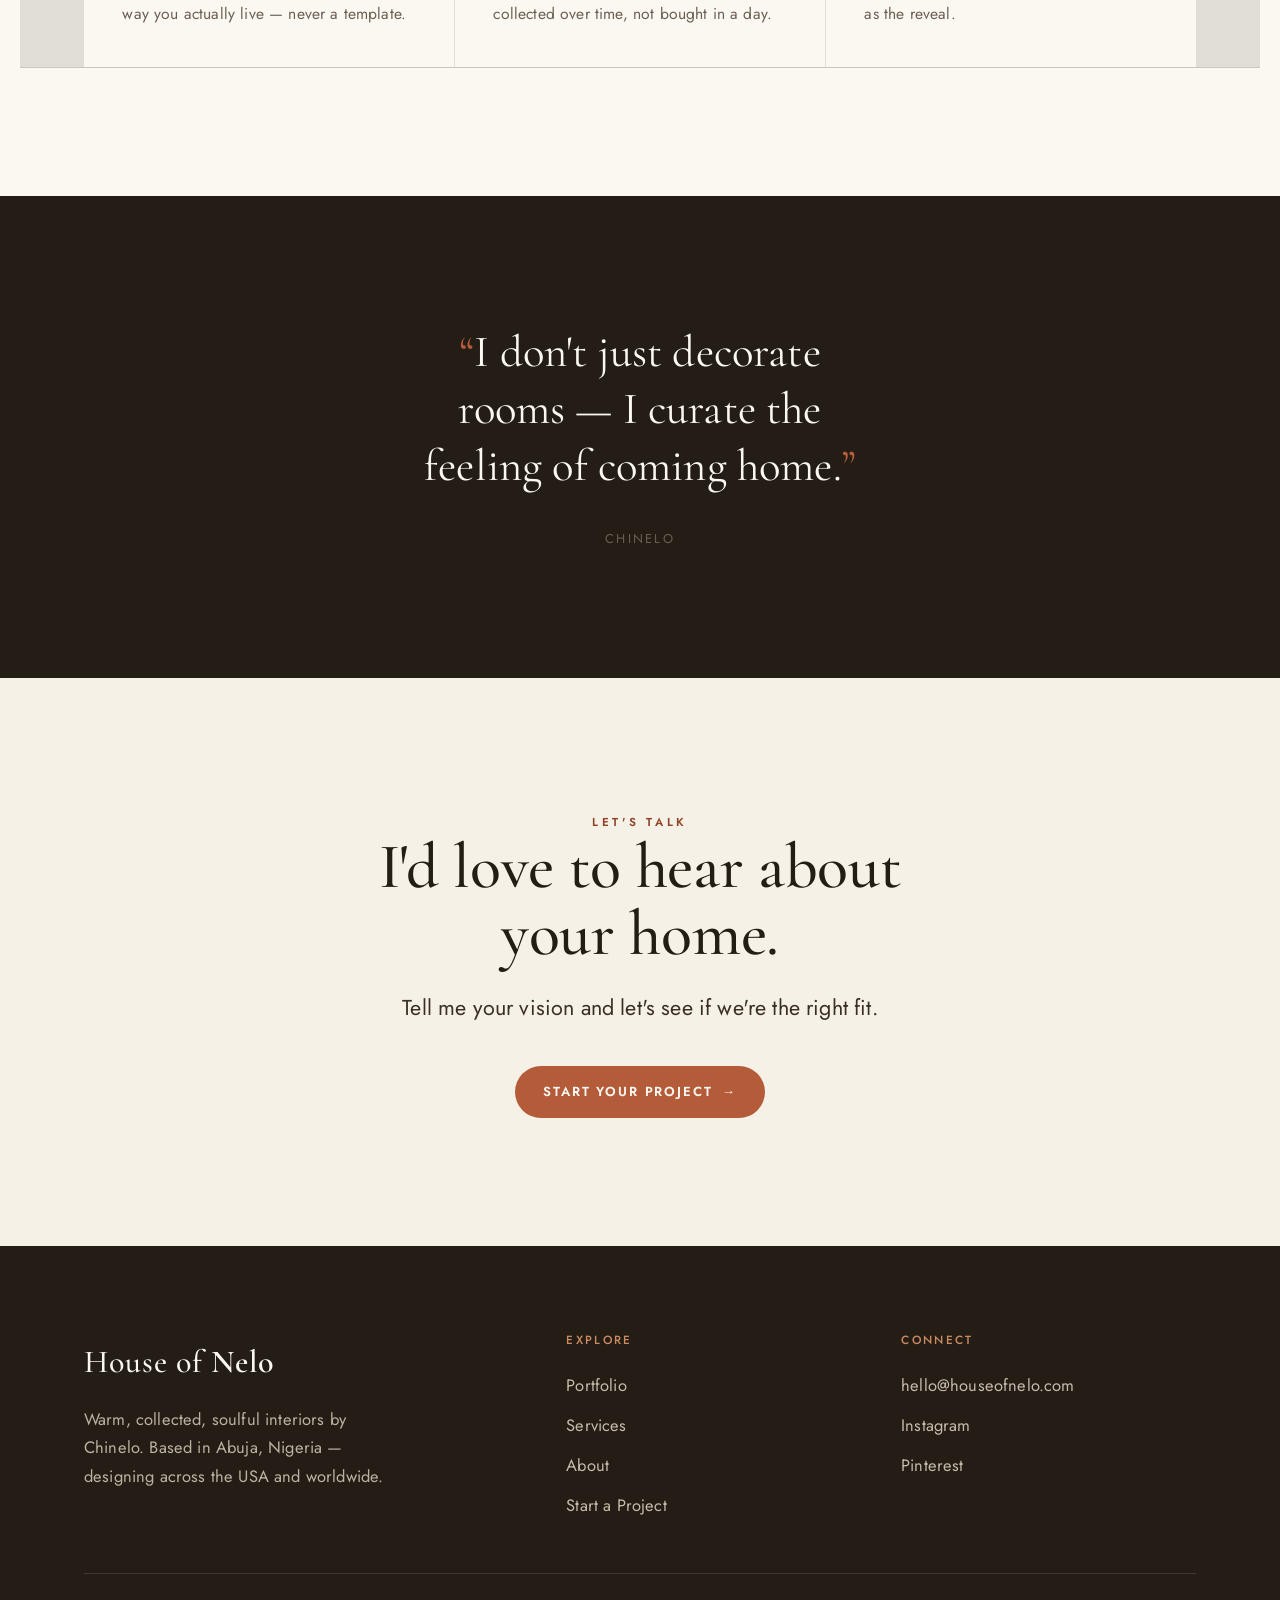
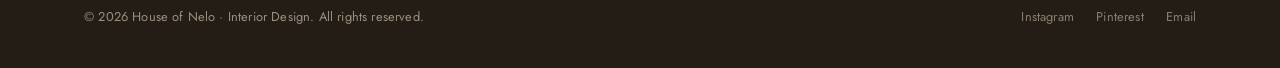
==== commit 2374c5d1: "Add real interior photography, couture typography, full mobile support - Replace placeholder tiles w" ====
--- a/about.html
+++ b/about.html
@@ -9,7 +9,7 @@
   <link rel="icon" href="assets/img/favicon.svg" type="image/svg+xml" />
   <link rel="preconnect" href="https://fonts.googleapis.com" />
   <link rel="preconnect" href="https://fonts.gstatic.com" crossorigin />
-  <link href="https://fonts.googleapis.com/css2?family=Fraunces:ital,opsz,wght@0,9..144,400;0,9..144,500;1,9..144,400&family=Inter:wght@400;500;600&display=swap" rel="stylesheet" />
+  <link href="https://fonts.googleapis.com/css2?family=Cormorant+Garamond:ital,wght@0,400;0,500;0,600;1,400;1,500&family=Jost:wght@300;400;500;600&display=swap" rel="stylesheet" />
   <link rel="stylesheet" href="assets/css/styles.css" />
 </head>
 <body>
@@ -37,7 +37,7 @@
         <p class="lead">Founder &amp; Principal Designer of House of Nelo — creating memories and magic in people's homes for over five years.</p>
         <p class="muted">Based in Abuja, Nigeria · Designing across the USA &amp; worldwide</p>
       </div>
-      <div class="frame frame--tall reveal in" data-delay="1"><div class="ph ph--d" data-label="Chinelo — Founder"></div></div>
+      <div class="frame frame--tall reveal in" data-delay="1"><img src="assets/img/about-vignette.jpg" alt="A softly styled living vignette — signature House of Nelo warmth" loading="lazy" /></div>
     </div>
   </section>
 
--- a/assets/css/styles.css
+++ b/assets/css/styles.css
@@ -31,8 +31,8 @@
   --shadow: 0 24px 60px -30px rgba(36, 29, 22, 0.45);
   --shadow-soft: 0 12px 40px -24px rgba(36, 29, 22, 0.35);
 
-  --serif: "Fraunces", "Cormorant Garamond", Georgia, serif;
-  --sans: "Inter", "Helvetica Neue", Arial, sans-serif;
+  --serif: "Cormorant Garamond", "Fraunces", Georgia, serif;
+  --sans: "Jost", "Helvetica Neue", Arial, sans-serif;
 
   --wrap: 1240px;
   --gutter: clamp(1.25rem, 5vw, 5rem);
@@ -48,8 +48,10 @@
   font-family: var(--sans);
   background: var(--cream);
   color: var(--espresso);
-  line-height: 1.65;
-  font-size: 17px;
+  line-height: 1.72;
+  font-size: 16.5px;
+  font-weight: 400;
+  letter-spacing: 0.01em;
   overflow-x: hidden;
 }
 img { max-width: 100%; display: block; }
@@ -58,11 +60,11 @@
 ul { list-style: none; padding: 0; }
 
 /* ---------- Type ---------- */
-h1, h2, h3, h4 { font-family: var(--serif); font-weight: 400; line-height: 1.06; letter-spacing: -0.01em; }
-h1 { font-size: clamp(2.8rem, 7vw, 6rem); }
-h2 { font-size: clamp(2rem, 4.5vw, 3.6rem); }
-h3 { font-size: clamp(1.4rem, 2.5vw, 2rem); }
-.serif-italic { font-style: italic; }
+h1, h2, h3, h4 { font-family: var(--serif); font-weight: 500; line-height: 1.04; letter-spacing: -0.005em; }
+h1 { font-size: clamp(3.2rem, 8.2vw, 7.2rem); font-weight: 500; }
+h2 { font-size: clamp(2.3rem, 5vw, 4.3rem); }
+h3 { font-size: clamp(1.55rem, 2.7vw, 2.2rem); }
+.serif-italic { font-style: italic; font-weight: 500; }
 
 .eyebrow {
   font-family: var(--sans);
@@ -155,7 +157,7 @@
   box-shadow: 0 1px 0 var(--line-soft);
 }
 .brand { display: flex; flex-direction: column; line-height: 1; }
-.brand__mark { font-family: var(--serif); font-size: 1.5rem; letter-spacing: 0.02em; }
+.brand__mark { font-family: var(--serif); font-size: 1.75rem; letter-spacing: 0.03em; font-weight: 500; }
 .brand__mark b { font-weight: 600; }
 .brand__sub { font-size: 0.6rem; letter-spacing: 0.42em; text-transform: uppercase; color: var(--stone); margin-top: 4px; }
 
@@ -459,4 +461,74 @@
 }
 @media (min-width: 601px) and (max-width: 900px) {
   .testi { grid-template-columns: 1fr 1fr; }
-}
+  /* keep featured work two-up on tablets instead of one big column */
+  .projects .project { grid-column: span 6; }
+}
+
+/* ---- Phones (≤600px) ---- */
+@media (max-width: 600px) {
+  body { font-size: 16px; }
+  .section { padding-block: clamp(3rem, 12vw, 4.5rem); }
+  .nav { padding: 1.1rem var(--gutter); }
+  .brand__mark { font-size: 1.5rem; }
+  h1 { font-size: clamp(2.5rem, 11vw, 4rem); }
+  /* let long hero/headline lines wrap naturally instead of clipping */
+  .hero h1 br { display: none; }
+  .hero h1 { text-wrap: balance; }
+
+  /* Hero: text-first, comfortable stacking */
+  .hero { min-height: auto; padding-top: 7rem; padding-bottom: 4rem; align-items: center; }
+  .hero__grid { gap: 2rem; }
+  .hero__scroll { display: none; }
+  .hero__stats { gap: 1.5rem 2rem; }
+  .stat b { font-size: 2rem; }
+
+  /* Featured work: single, full-width, taller frames read better on phones */
+  .projects { grid-template-columns: 1fr; }
+  .projects .project { grid-column: span 1; }
+  .frame--wide { aspect-ratio: 4 / 3; }
+
+  /* Portfolio gallery: one clean column */
+  .gallery { grid-template-columns: 1fr; }
+
+  /* Filters: horizontal scroll instead of wrapping into many rows */
+  .filters { flex-wrap: nowrap; overflow-x: auto; justify-content: flex-start;
+    -webkit-overflow-scrolling: touch; padding-bottom: 0.5rem; scrollbar-width: none; }
+  .filters::-webkit-scrollbar { display: none; }
+  .filter { flex: 0 0 auto; }
+
+  /* Process / credentials / timeline stack fully */
+  .process__row { grid-template-columns: 1fr; gap: 0.75rem; }
+  .process__num { font-size: 2.4rem; }
+  .credentials, .timeline__row { grid-template-columns: 1fr; }
+  .timeline__row { gap: 0.5rem; }
+
+  /* Forms: full-width chips & inputs */
+  .chip span { display: block; }
+
+  /* Lightbox comfy on small screens */
+  .lightbox { padding: 1rem; }
+  .lightbox__close { top: 0.75rem; right: 1rem; font-size: 2.4rem; }
+
+  /* Footer social wraps neatly */
+  .footer__social { flex-wrap: wrap; gap: 1rem; }
+}
+
+/* ---- Very small phones (≤380px) ---- */
+@media (max-width: 380px) {
+  :root { --gutter: 1.1rem; }
+  h1 { font-size: 2.3rem; }
+  .btn { padding: 1em 1.6em; font-size: 0.78rem; }
+  .hero__stats { gap: 1.2rem 1.6rem; }
+  .stat b { font-size: 1.8rem; }
+}
+
+/* Respect device safe areas (notches) */
+@supports (padding: max(0px)) {
+  .nav { padding-left: max(var(--gutter), env(safe-area-inset-left));
+         padding-right: max(var(--gutter), env(safe-area-inset-right)); }
+}
+
+/* Media never overflows its container on any device */
+img, svg, video { max-width: 100%; height: auto; }
+.frame img { height: 100%; }
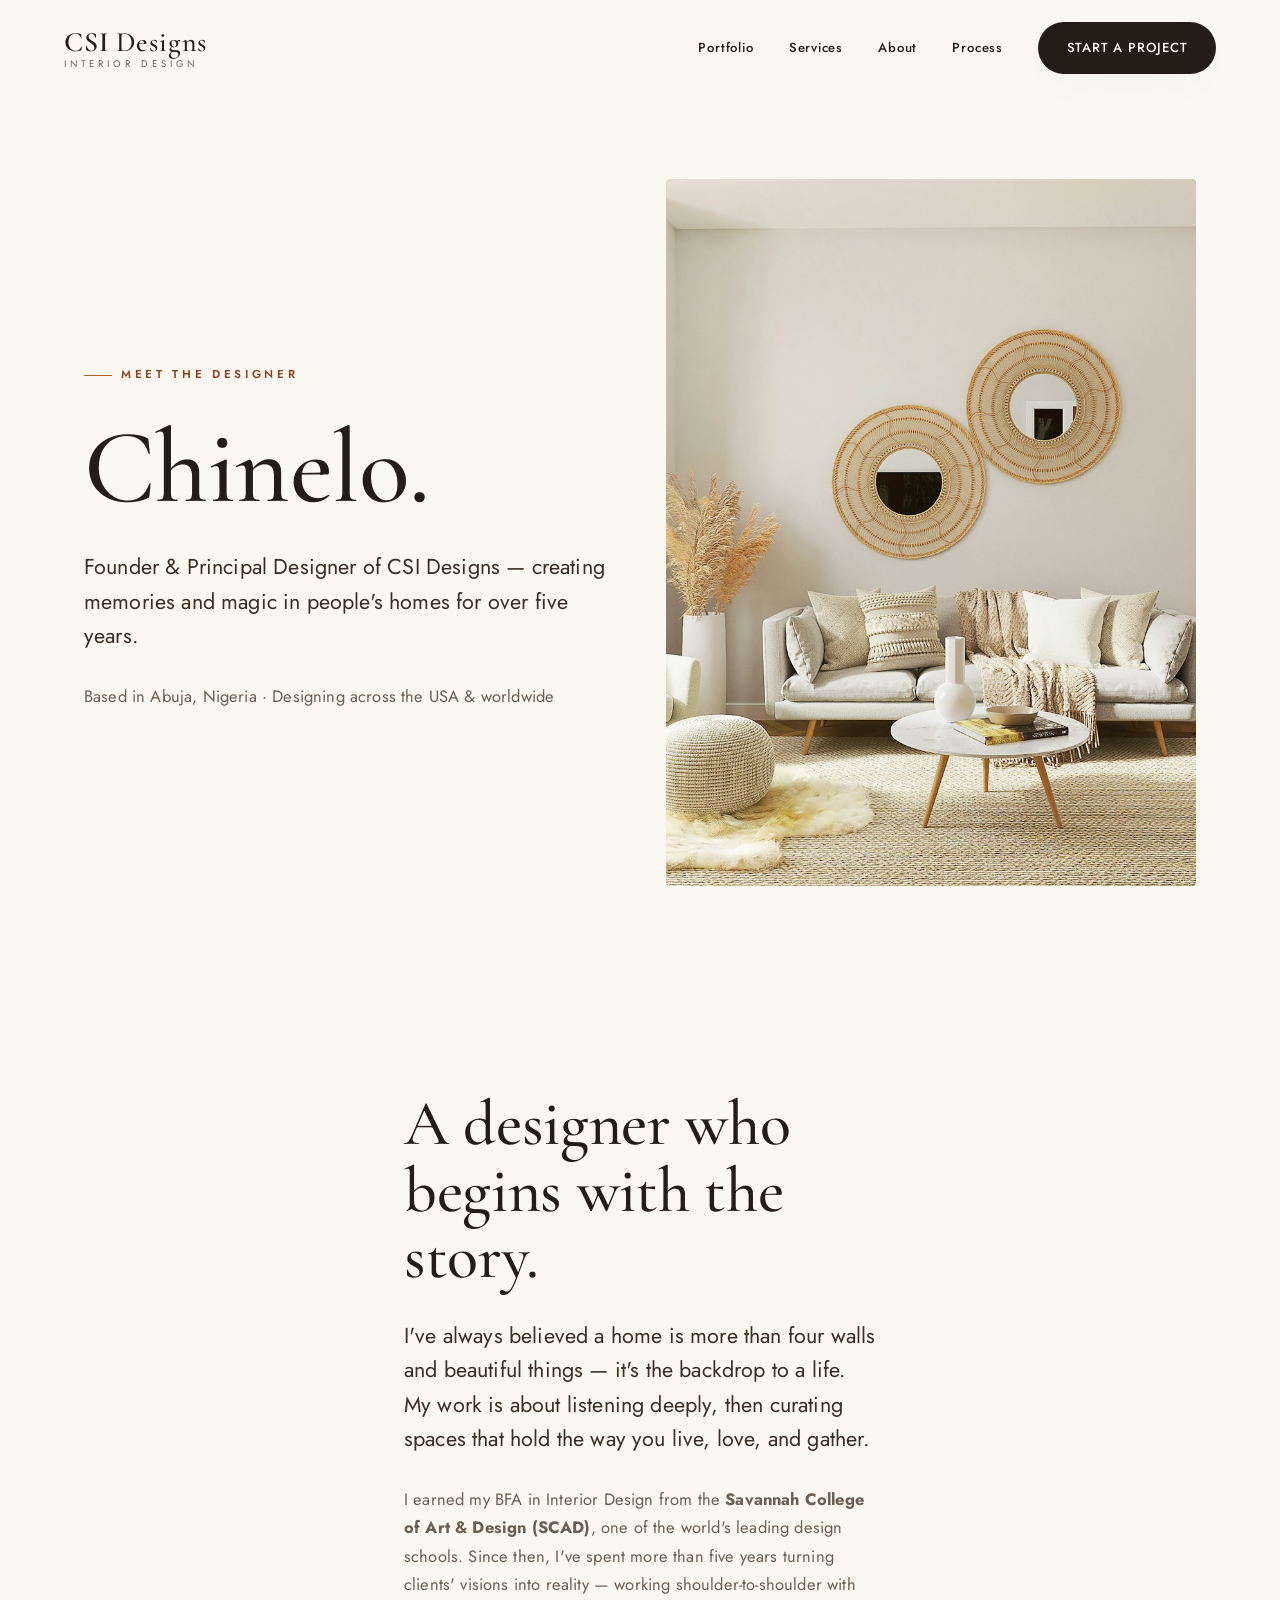
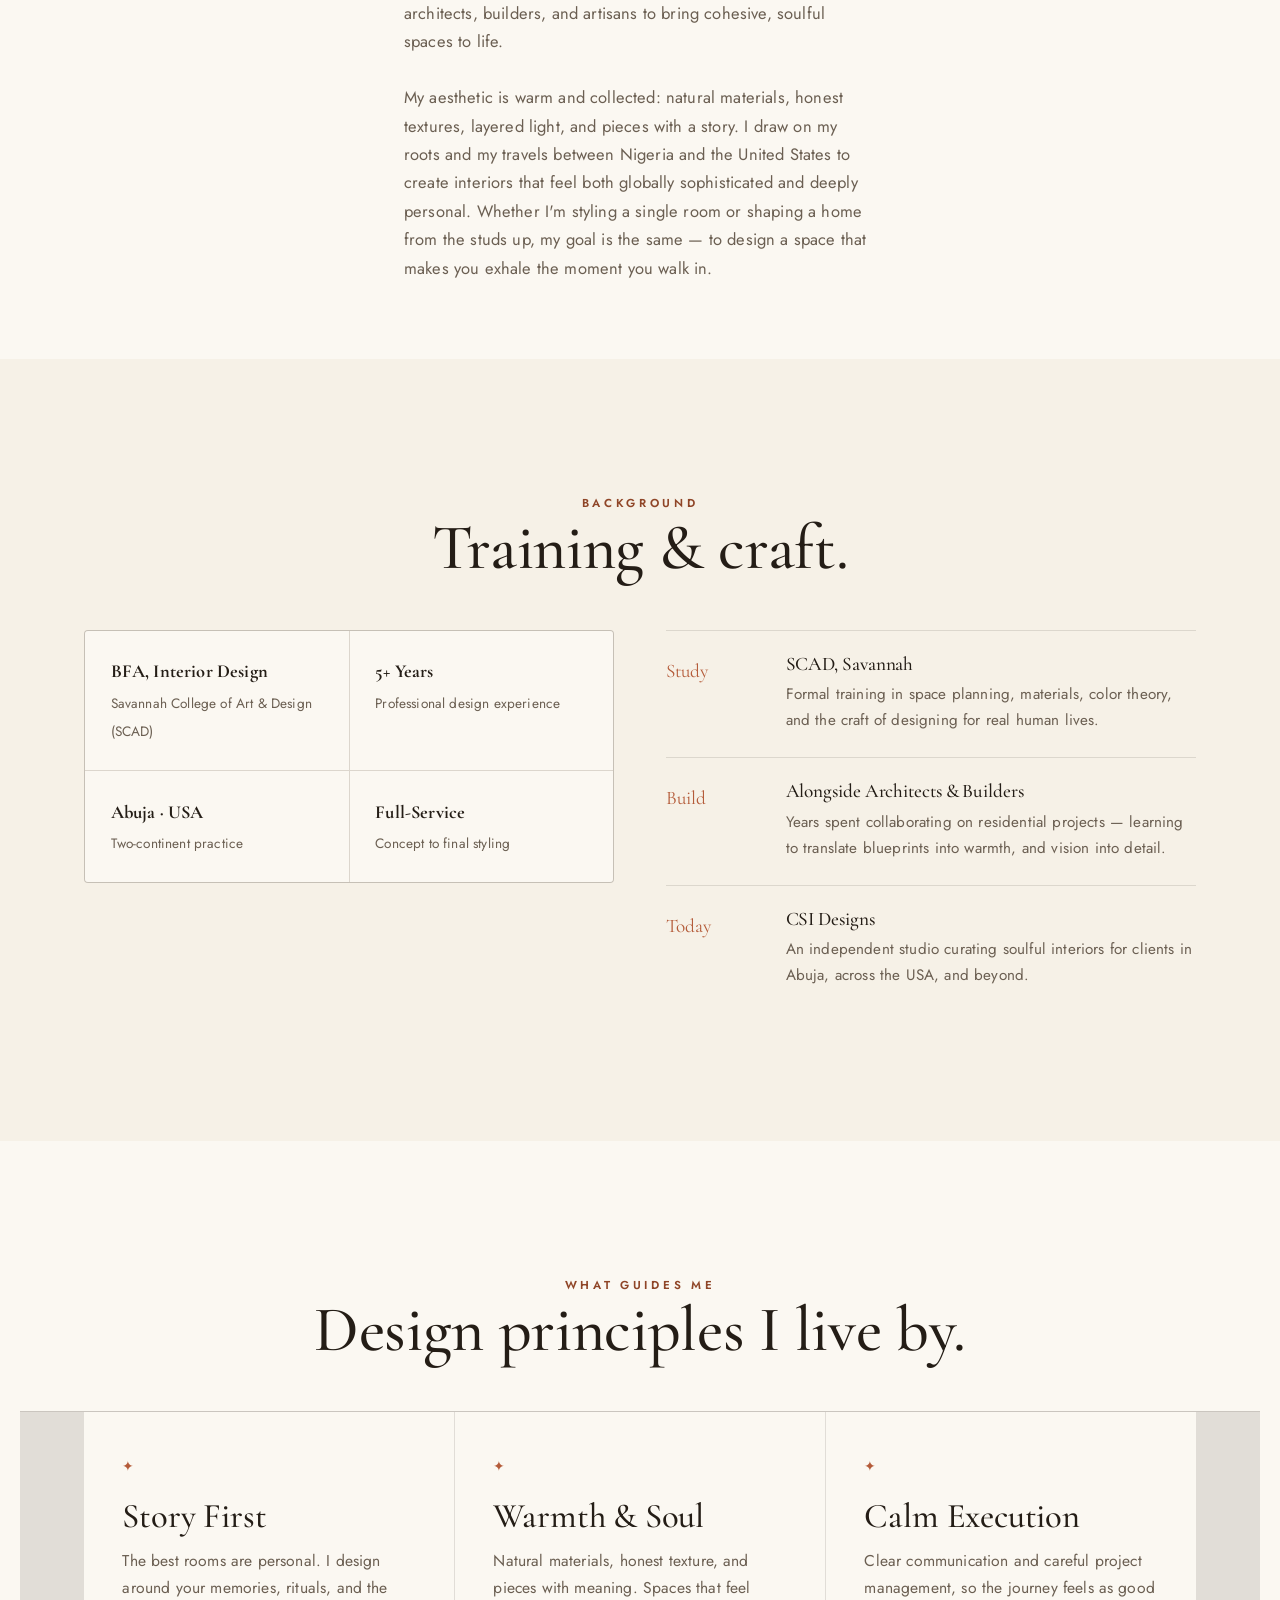
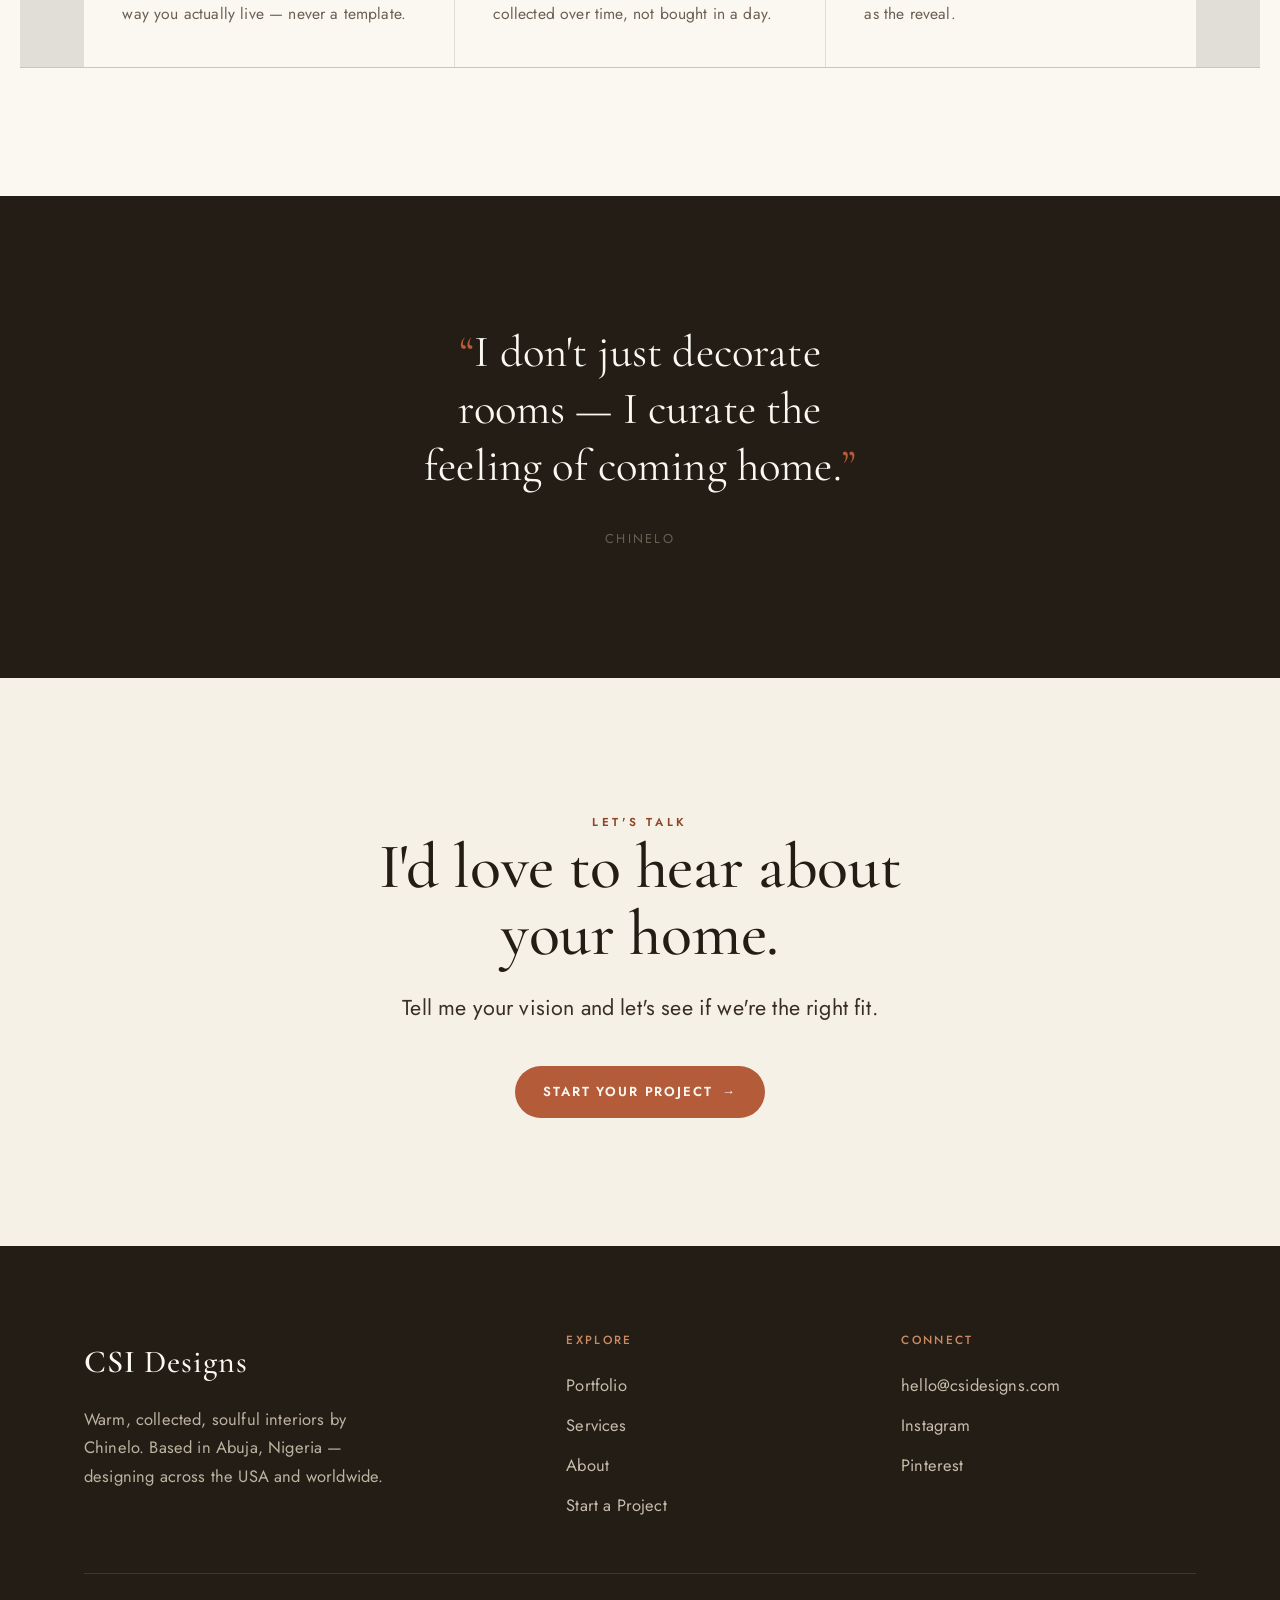
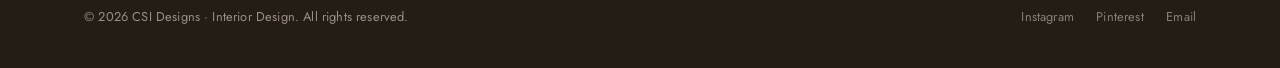
==== commit db505c48: "Rebrand House of Nelo to CSI Designs Update wordmark, titles, meta, copy, footer, email/social handl" ====
--- a/about.html
+++ b/about.html
@@ -3,8 +3,8 @@
 <head>
   <meta charset="UTF-8" />
   <meta name="viewport" content="width=device-width, initial-scale=1.0" />
-  <title>About Chinelo — House of Nelo | Interior Designer, Abuja</title>
-  <meta name="description" content="Meet Chinelo — SCAD-trained interior designer and founder of House of Nelo, with 5+ years crafting soulful homes alongside architects and builders in Abuja and the USA." />
+  <title>About Chinelo — CSI Designs | Interior Designer, Abuja</title>
+  <meta name="description" content="Meet Chinelo — SCAD-trained interior designer and founder of CSI Designs, with 5+ years crafting soulful homes alongside architects and builders in Abuja and the USA." />
   <meta name="theme-color" content="#241d16" />
   <link rel="icon" href="assets/img/favicon.svg" type="image/svg+xml" />
   <link rel="preconnect" href="https://fonts.googleapis.com" />
@@ -15,8 +15,8 @@
 <body>
 
   <header class="nav" id="nav">
-    <a class="brand" href="index.html" aria-label="House of Nelo home">
-      <span class="brand__mark">House of <b>Nelo</b></span>
+    <a class="brand" href="index.html" aria-label="CSI Designs home">
+      <span class="brand__mark"><b>CSI</b> Designs</span>
       <span class="brand__sub">Interior Design</span>
     </a>
     <button class="nav__toggle" aria-label="Toggle menu"><span></span><span></span><span></span></button>
@@ -34,10 +34,10 @@
       <div class="stack reveal in">
         <span class="eyebrow">Meet the Designer</span>
         <h1>Chinelo.</h1>
-        <p class="lead">Founder &amp; Principal Designer of House of Nelo — creating memories and magic in people's homes for over five years.</p>
+        <p class="lead">Founder &amp; Principal Designer of CSI Designs — creating memories and magic in people's homes for over five years.</p>
         <p class="muted">Based in Abuja, Nigeria · Designing across the USA &amp; worldwide</p>
       </div>
-      <div class="frame frame--tall reveal in" data-delay="1"><img src="assets/img/about-vignette.jpg" alt="A softly styled living vignette — signature House of Nelo warmth" loading="lazy" /></div>
+      <div class="frame frame--tall reveal in" data-delay="1"><img src="assets/img/about-vignette.jpg" alt="A softly styled living vignette — signature CSI Designs warmth" loading="lazy" /></div>
     </div>
   </section>
 
@@ -67,7 +67,7 @@
         <div class="timeline reveal" data-delay="1">
           <div class="timeline__row"><span class="timeline__year">Study</span><div><h3>SCAD, Savannah</h3><p>Formal training in space planning, materials, color theory, and the craft of designing for real human lives.</p></div></div>
           <div class="timeline__row"><span class="timeline__year">Build</span><div><h3>Alongside Architects &amp; Builders</h3><p>Years spent collaborating on residential projects — learning to translate blueprints into warmth, and vision into detail.</p></div></div>
-          <div class="timeline__row"><span class="timeline__year">Today</span><div><h3>House of Nelo</h3><p>An independent studio curating soulful interiors for clients in Abuja, across the USA, and beyond.</p></div></div>
+          <div class="timeline__row"><span class="timeline__year">Today</span><div><h3>CSI Designs</h3><p>An independent studio curating soulful interiors for clients in Abuja, across the USA, and beyond.</p></div></div>
         </div>
       </div>
     </div>
@@ -106,7 +106,7 @@
     <div class="wrap">
       <div class="footer__top">
         <div class="footer__brand">
-          <span class="brand__mark">House of <b>Nelo</b></span>
+          <span class="brand__mark"><b>CSI</b> Designs</span>
           <p>Warm, collected, soulful interiors by Chinelo. Based in Abuja, Nigeria — designing across the USA and worldwide.</p>
         </div>
         <div><h4>Explore</h4><ul>
@@ -116,17 +116,17 @@
           <li><a href="inquire.html">Start a Project</a></li>
         </ul></div>
         <div><h4>Connect</h4><ul>
-          <li><a href="mailto:hello@houseofnelo.com">hello@houseofnelo.com</a></li>
-          <li><a href="https://instagram.com/houseofnelo" target="_blank" rel="noopener">Instagram</a></li>
-          <li><a href="https://pinterest.com/houseofnelo" target="_blank" rel="noopener">Pinterest</a></li>
+          <li><a href="mailto:hello@csidesigns.com">hello@csidesigns.com</a></li>
+          <li><a href="https://instagram.com/csidesigns" target="_blank" rel="noopener">Instagram</a></li>
+          <li><a href="https://pinterest.com/csidesigns" target="_blank" rel="noopener">Pinterest</a></li>
         </ul></div>
       </div>
       <div class="footer__bottom">
-        <span>© <span data-year>2026</span> House of Nelo · Interior Design. All rights reserved.</span>
+        <span>© <span data-year>2026</span> CSI Designs · Interior Design. All rights reserved.</span>
         <div class="footer__social">
-          <a href="https://instagram.com/houseofnelo" target="_blank" rel="noopener">Instagram</a>
-          <a href="https://pinterest.com/houseofnelo" target="_blank" rel="noopener">Pinterest</a>
-          <a href="mailto:hello@houseofnelo.com">Email</a>
+          <a href="https://instagram.com/csidesigns" target="_blank" rel="noopener">Instagram</a>
+          <a href="https://pinterest.com/csidesigns" target="_blank" rel="noopener">Pinterest</a>
+          <a href="mailto:hello@csidesigns.com">Email</a>
         </div>
       </div>
     </div>
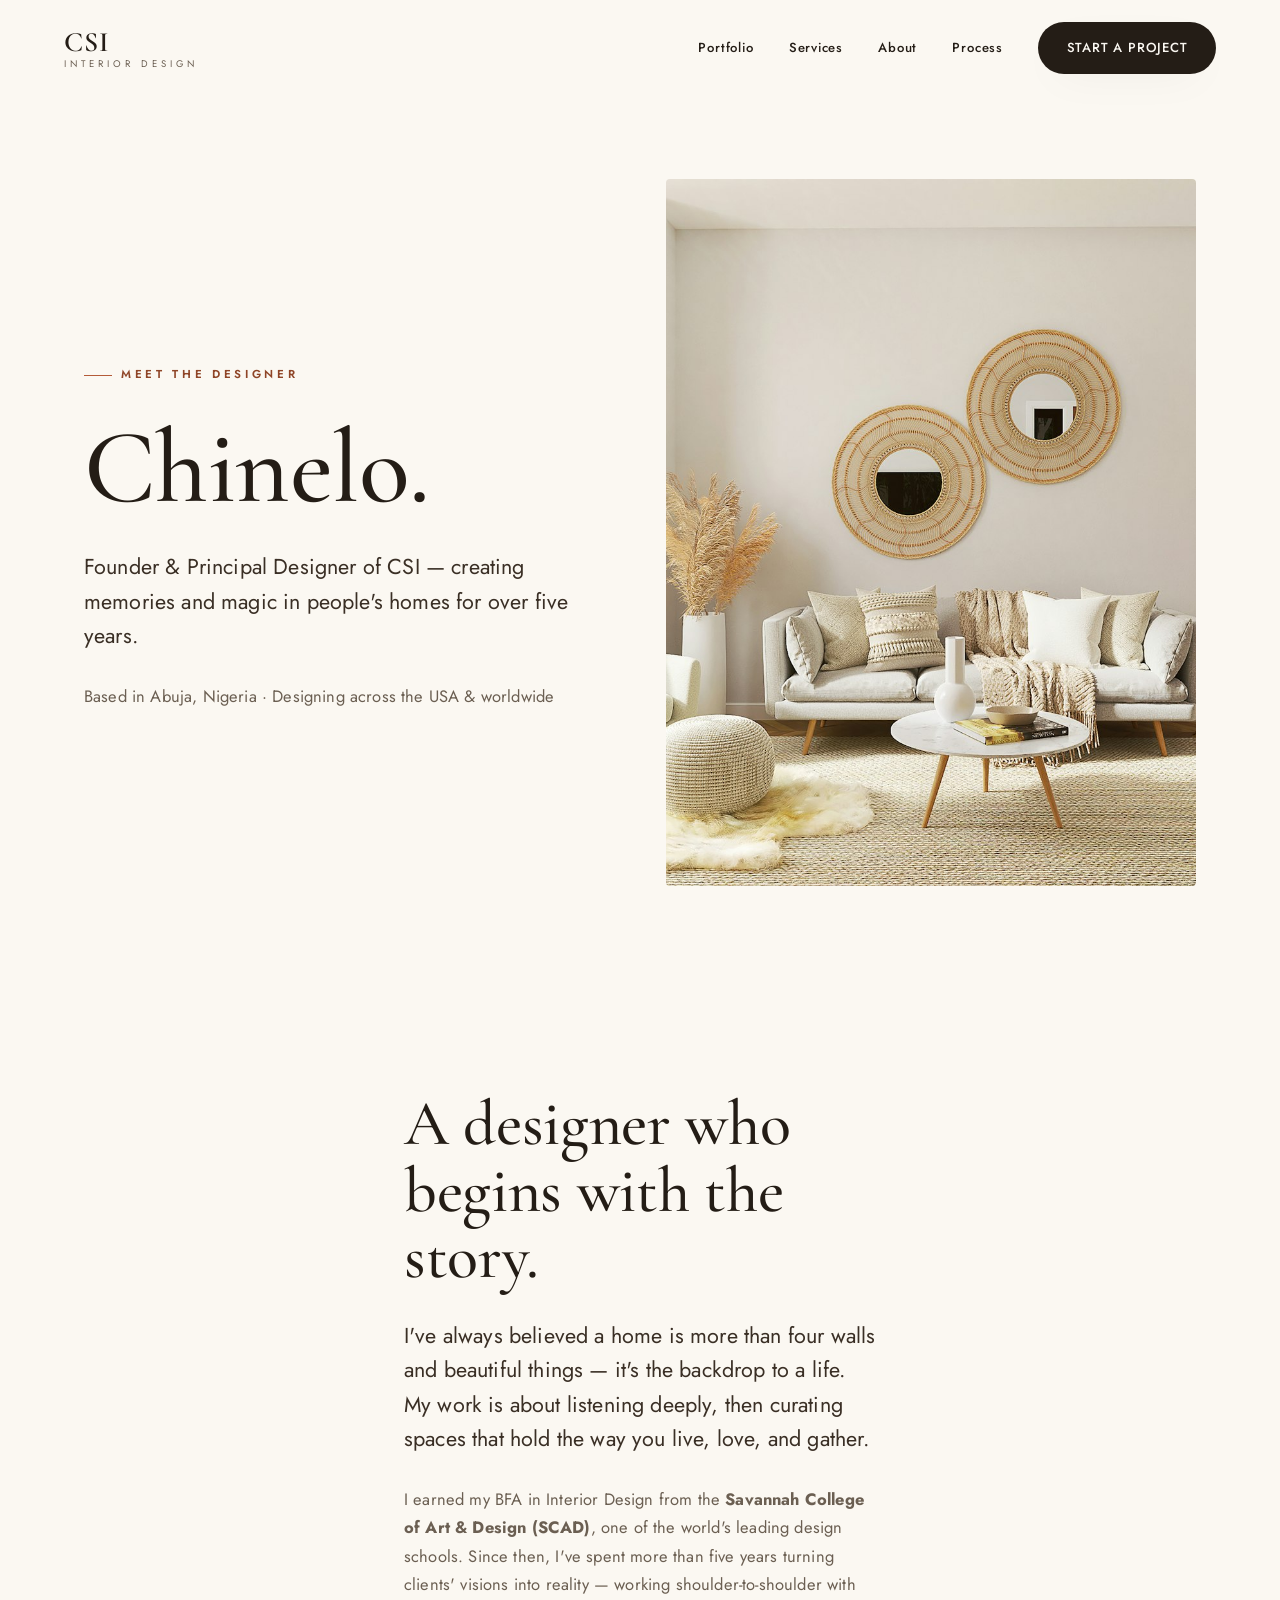
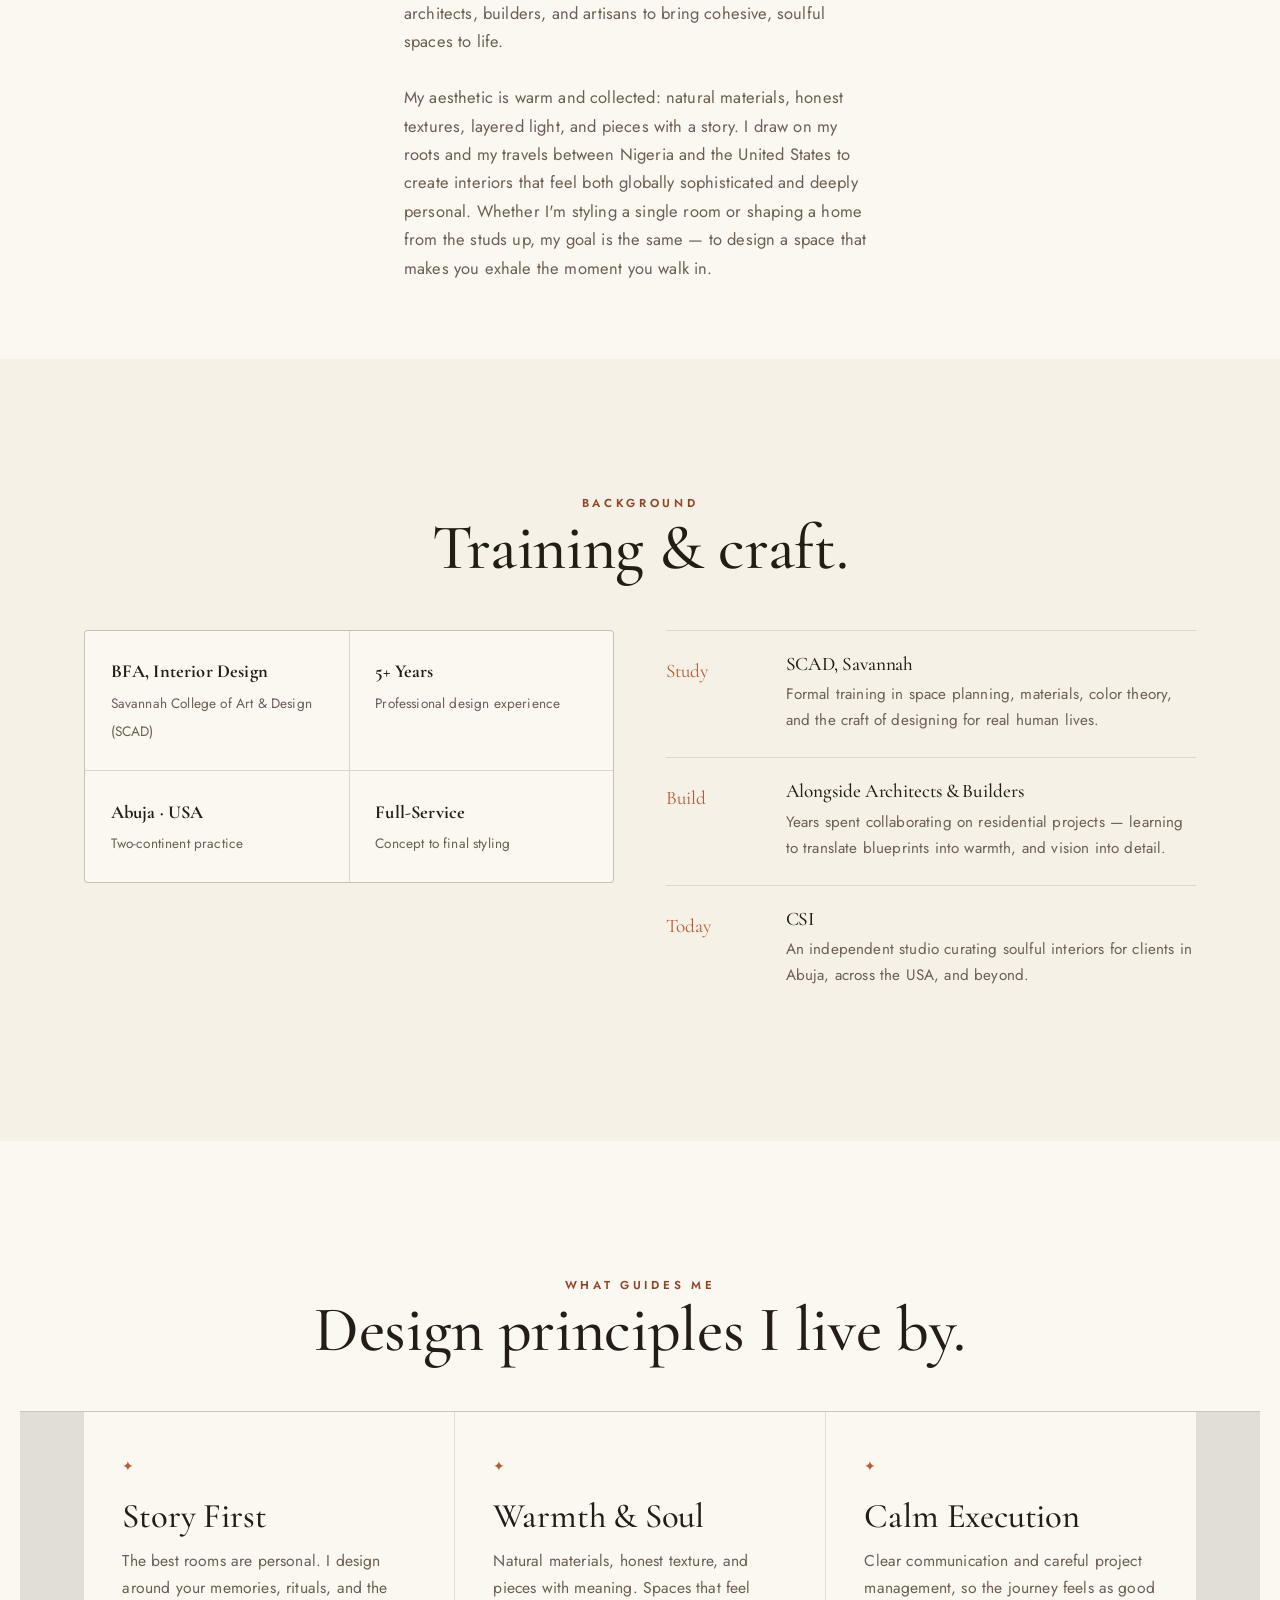
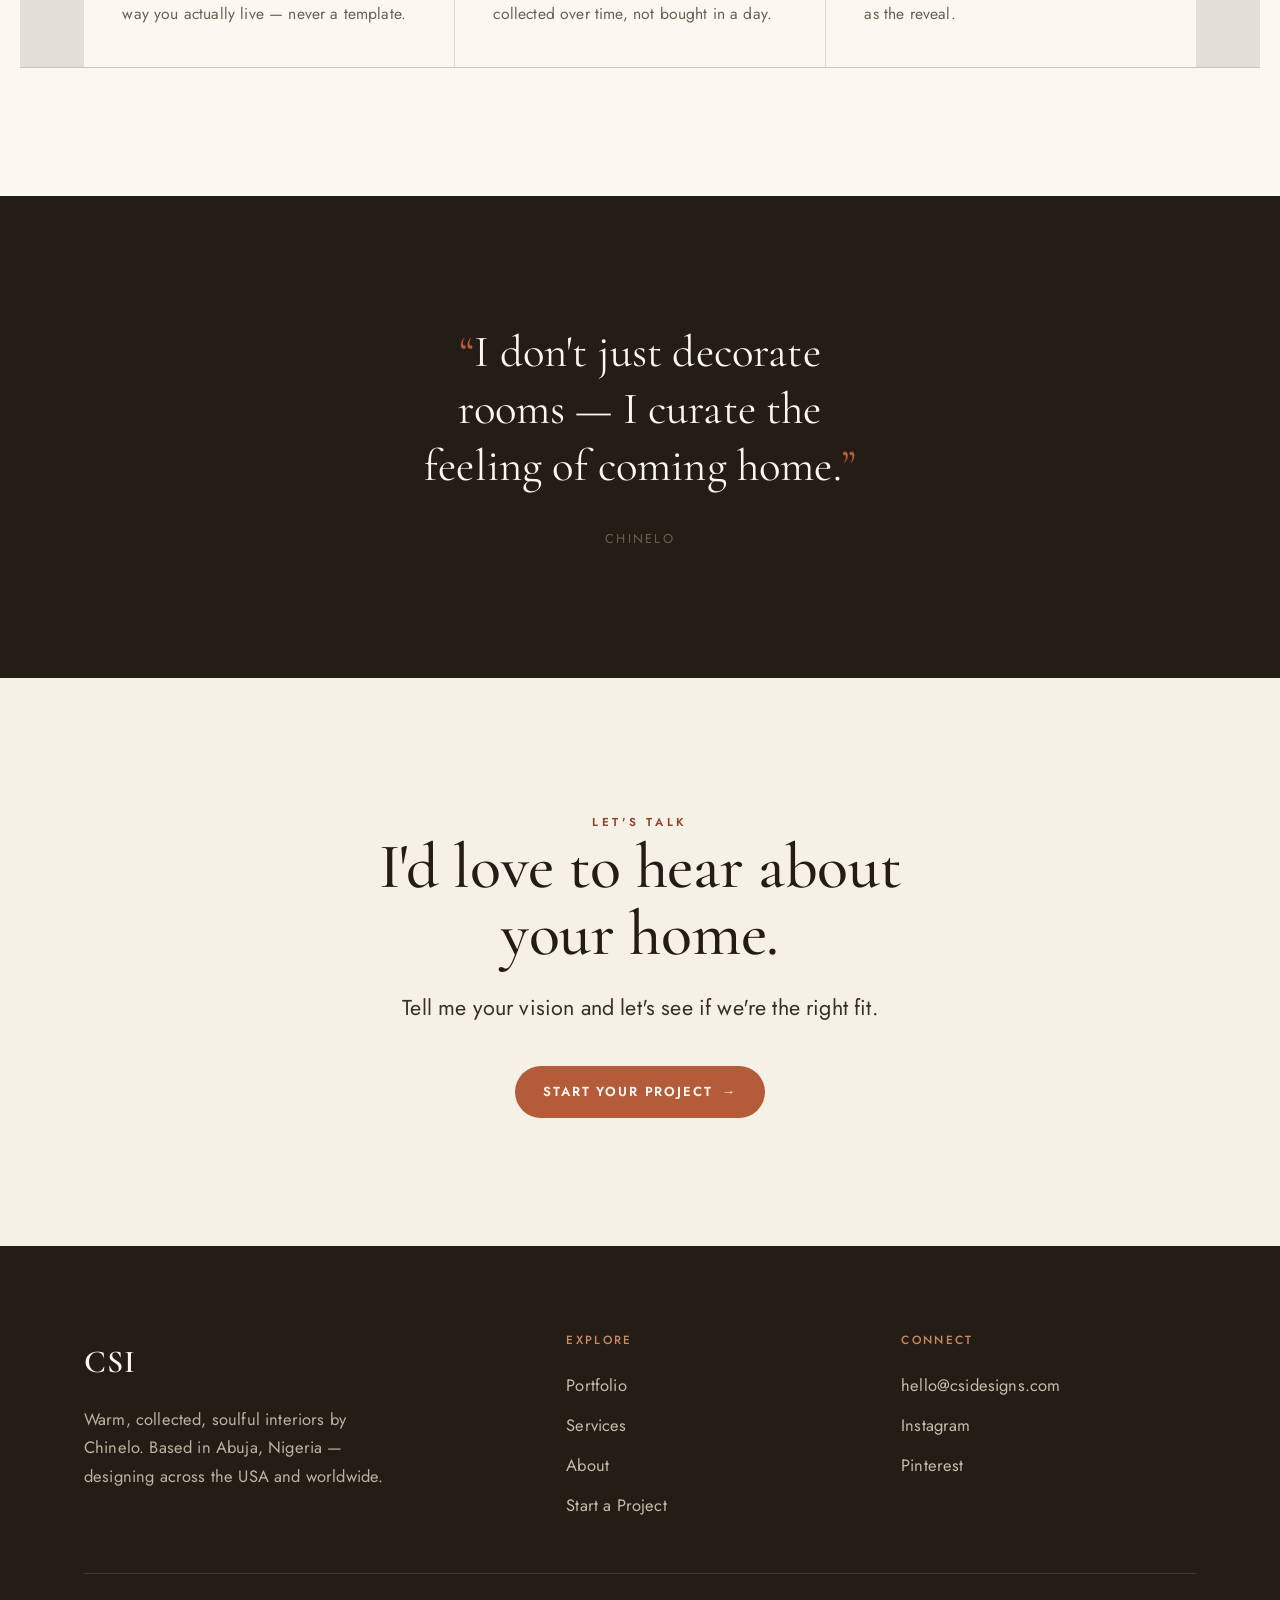
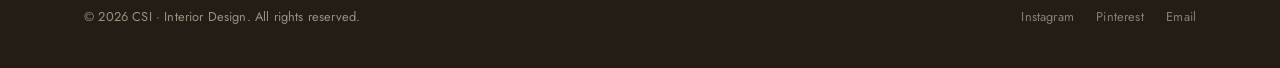
==== commit a1eced39: "Shorten brand name from CSI Designs to CSI Co-Authored-By: Claude Opus 4.8 <noreply@anthropic.com>" ====
--- a/about.html
+++ b/about.html
@@ -3,8 +3,8 @@
 <head>
   <meta charset="UTF-8" />
   <meta name="viewport" content="width=device-width, initial-scale=1.0" />
-  <title>About Chinelo — CSI Designs | Interior Designer, Abuja</title>
-  <meta name="description" content="Meet Chinelo — SCAD-trained interior designer and founder of CSI Designs, with 5+ years crafting soulful homes alongside architects and builders in Abuja and the USA." />
+  <title>About Chinelo — CSI | Interior Designer, Abuja</title>
+  <meta name="description" content="Meet Chinelo — SCAD-trained interior designer and founder of CSI, with 5+ years crafting soulful homes alongside architects and builders in Abuja and the USA." />
   <meta name="theme-color" content="#241d16" />
   <link rel="icon" href="assets/img/favicon.svg" type="image/svg+xml" />
   <link rel="preconnect" href="https://fonts.googleapis.com" />
@@ -15,8 +15,8 @@
 <body>
 
   <header class="nav" id="nav">
-    <a class="brand" href="index.html" aria-label="CSI Designs home">
-      <span class="brand__mark"><b>CSI</b> Designs</span>
+    <a class="brand" href="index.html" aria-label="CSI home">
+      <span class="brand__mark"><b>CSI</b></span>
       <span class="brand__sub">Interior Design</span>
     </a>
     <button class="nav__toggle" aria-label="Toggle menu"><span></span><span></span><span></span></button>
@@ -34,10 +34,10 @@
       <div class="stack reveal in">
         <span class="eyebrow">Meet the Designer</span>
         <h1>Chinelo.</h1>
-        <p class="lead">Founder &amp; Principal Designer of CSI Designs — creating memories and magic in people's homes for over five years.</p>
+        <p class="lead">Founder &amp; Principal Designer of CSI — creating memories and magic in people's homes for over five years.</p>
         <p class="muted">Based in Abuja, Nigeria · Designing across the USA &amp; worldwide</p>
       </div>
-      <div class="frame frame--tall reveal in" data-delay="1"><img src="assets/img/about-vignette.jpg" alt="A softly styled living vignette — signature CSI Designs warmth" loading="lazy" /></div>
+      <div class="frame frame--tall reveal in" data-delay="1"><img src="assets/img/about-vignette.jpg" alt="A softly styled living vignette — signature CSI warmth" loading="lazy" /></div>
     </div>
   </section>
 
@@ -67,7 +67,7 @@
         <div class="timeline reveal" data-delay="1">
           <div class="timeline__row"><span class="timeline__year">Study</span><div><h3>SCAD, Savannah</h3><p>Formal training in space planning, materials, color theory, and the craft of designing for real human lives.</p></div></div>
           <div class="timeline__row"><span class="timeline__year">Build</span><div><h3>Alongside Architects &amp; Builders</h3><p>Years spent collaborating on residential projects — learning to translate blueprints into warmth, and vision into detail.</p></div></div>
-          <div class="timeline__row"><span class="timeline__year">Today</span><div><h3>CSI Designs</h3><p>An independent studio curating soulful interiors for clients in Abuja, across the USA, and beyond.</p></div></div>
+          <div class="timeline__row"><span class="timeline__year">Today</span><div><h3>CSI</h3><p>An independent studio curating soulful interiors for clients in Abuja, across the USA, and beyond.</p></div></div>
         </div>
       </div>
     </div>
@@ -106,7 +106,7 @@
     <div class="wrap">
       <div class="footer__top">
         <div class="footer__brand">
-          <span class="brand__mark"><b>CSI</b> Designs</span>
+          <span class="brand__mark"><b>CSI</b></span>
           <p>Warm, collected, soulful interiors by Chinelo. Based in Abuja, Nigeria — designing across the USA and worldwide.</p>
         </div>
         <div><h4>Explore</h4><ul>
@@ -122,7 +122,7 @@
         </ul></div>
       </div>
       <div class="footer__bottom">
-        <span>© <span data-year>2026</span> CSI Designs · Interior Design. All rights reserved.</span>
+        <span>© <span data-year>2026</span> CSI · Interior Design. All rights reserved.</span>
         <div class="footer__social">
           <a href="https://instagram.com/csidesigns" target="_blank" rel="noopener">Instagram</a>
           <a href="https://pinterest.com/csidesigns" target="_blank" rel="noopener">Pinterest</a>
